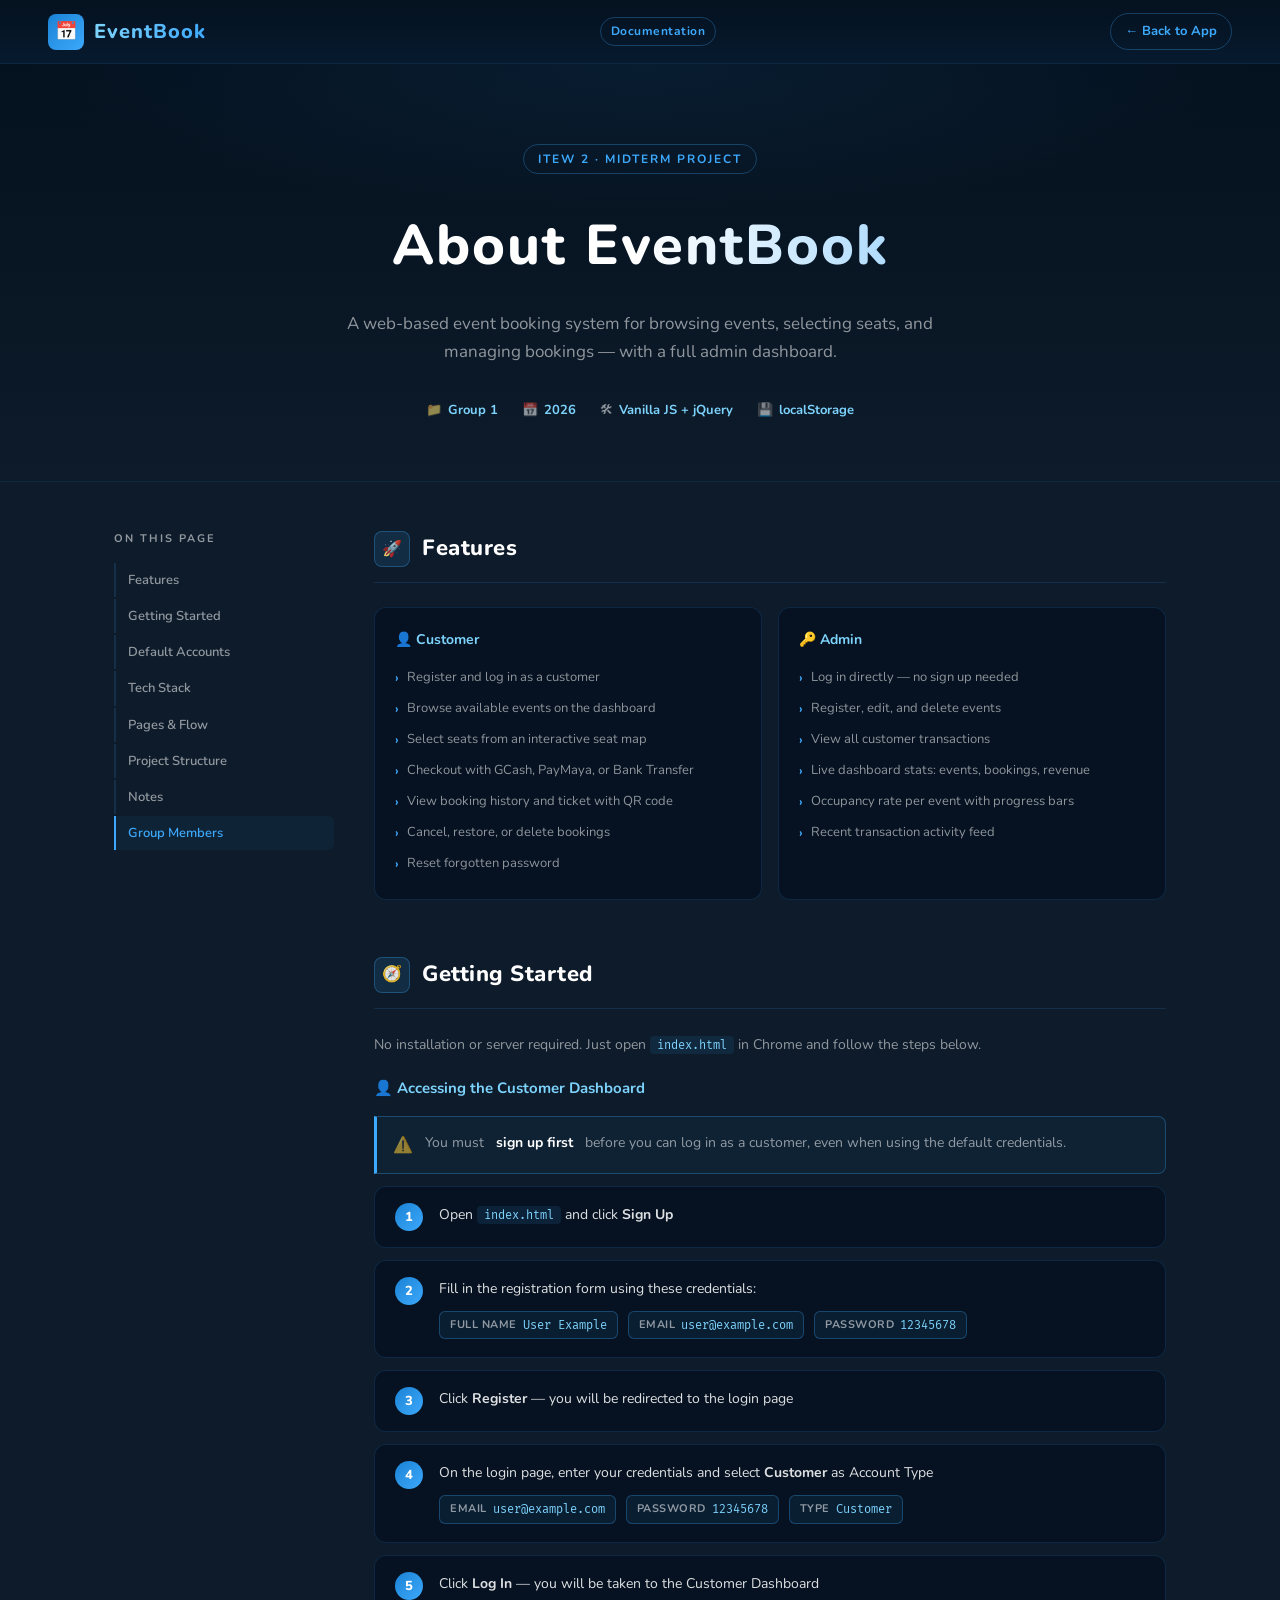
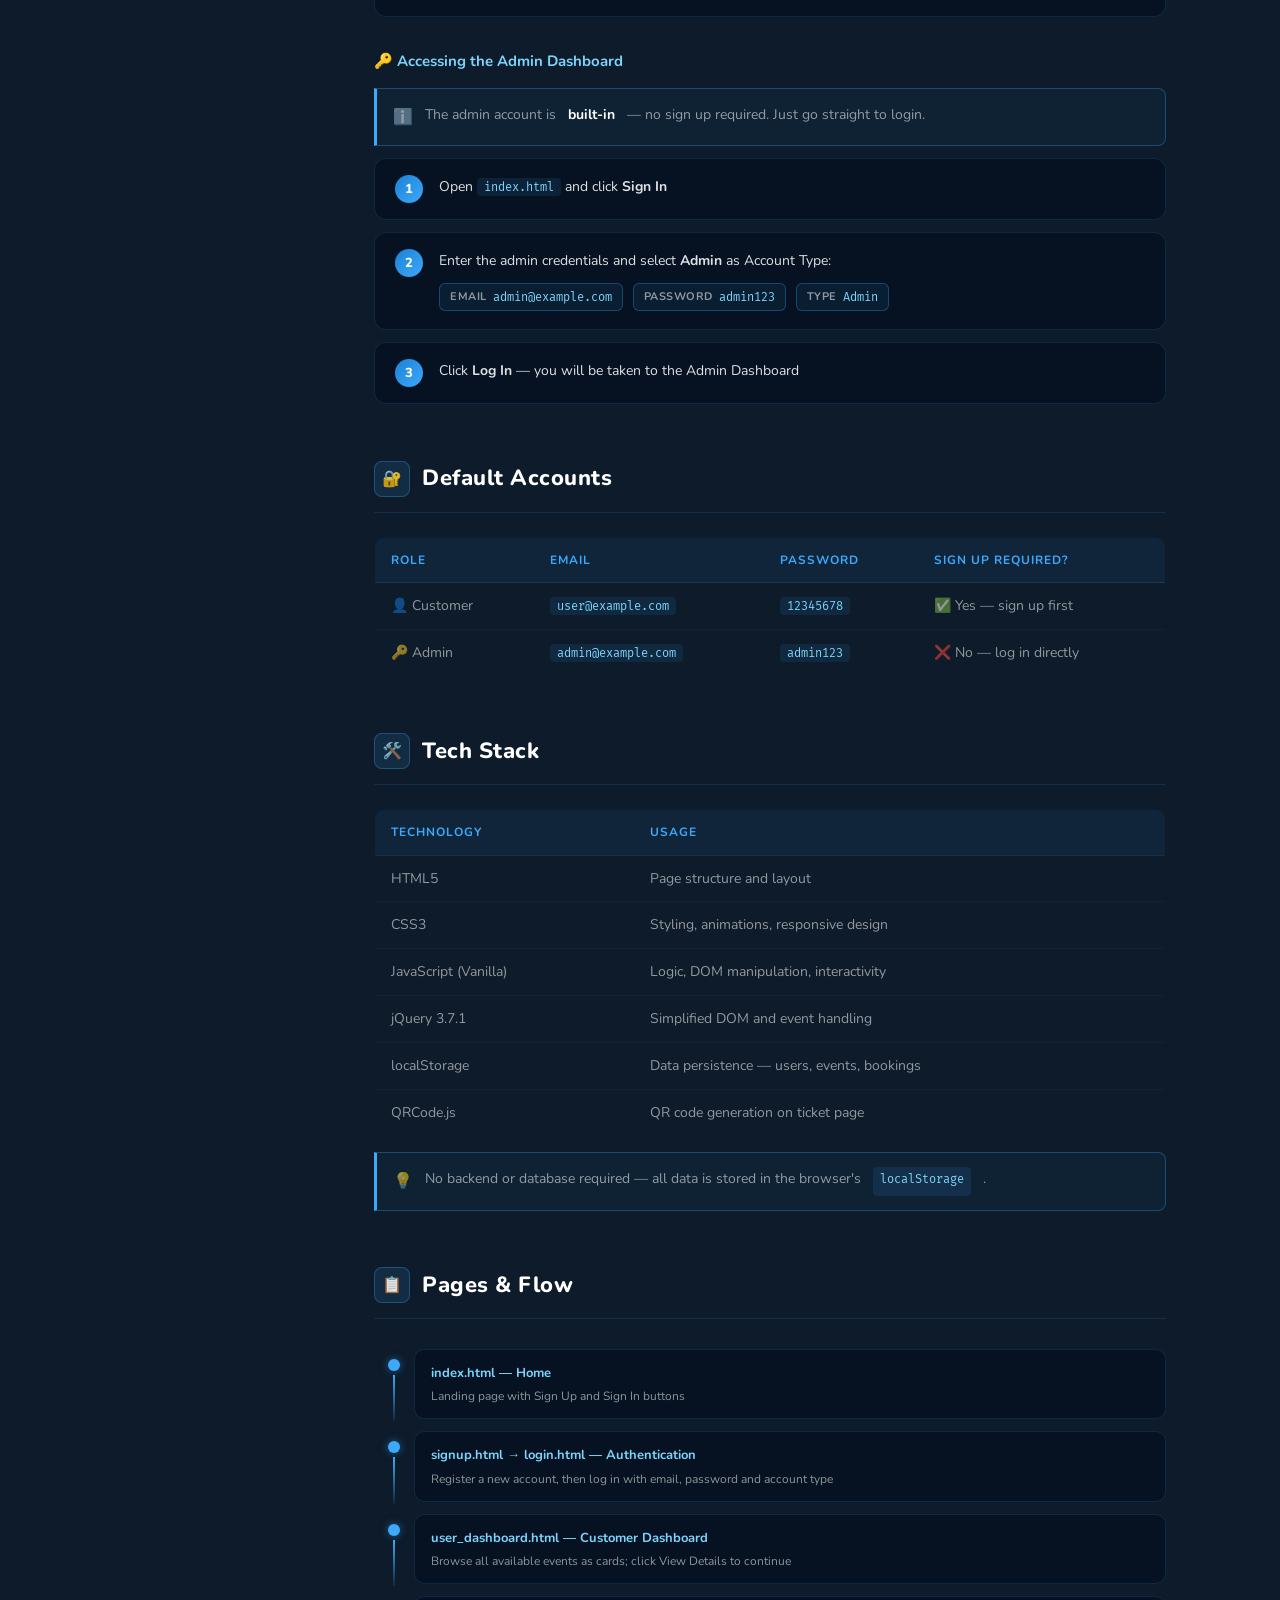
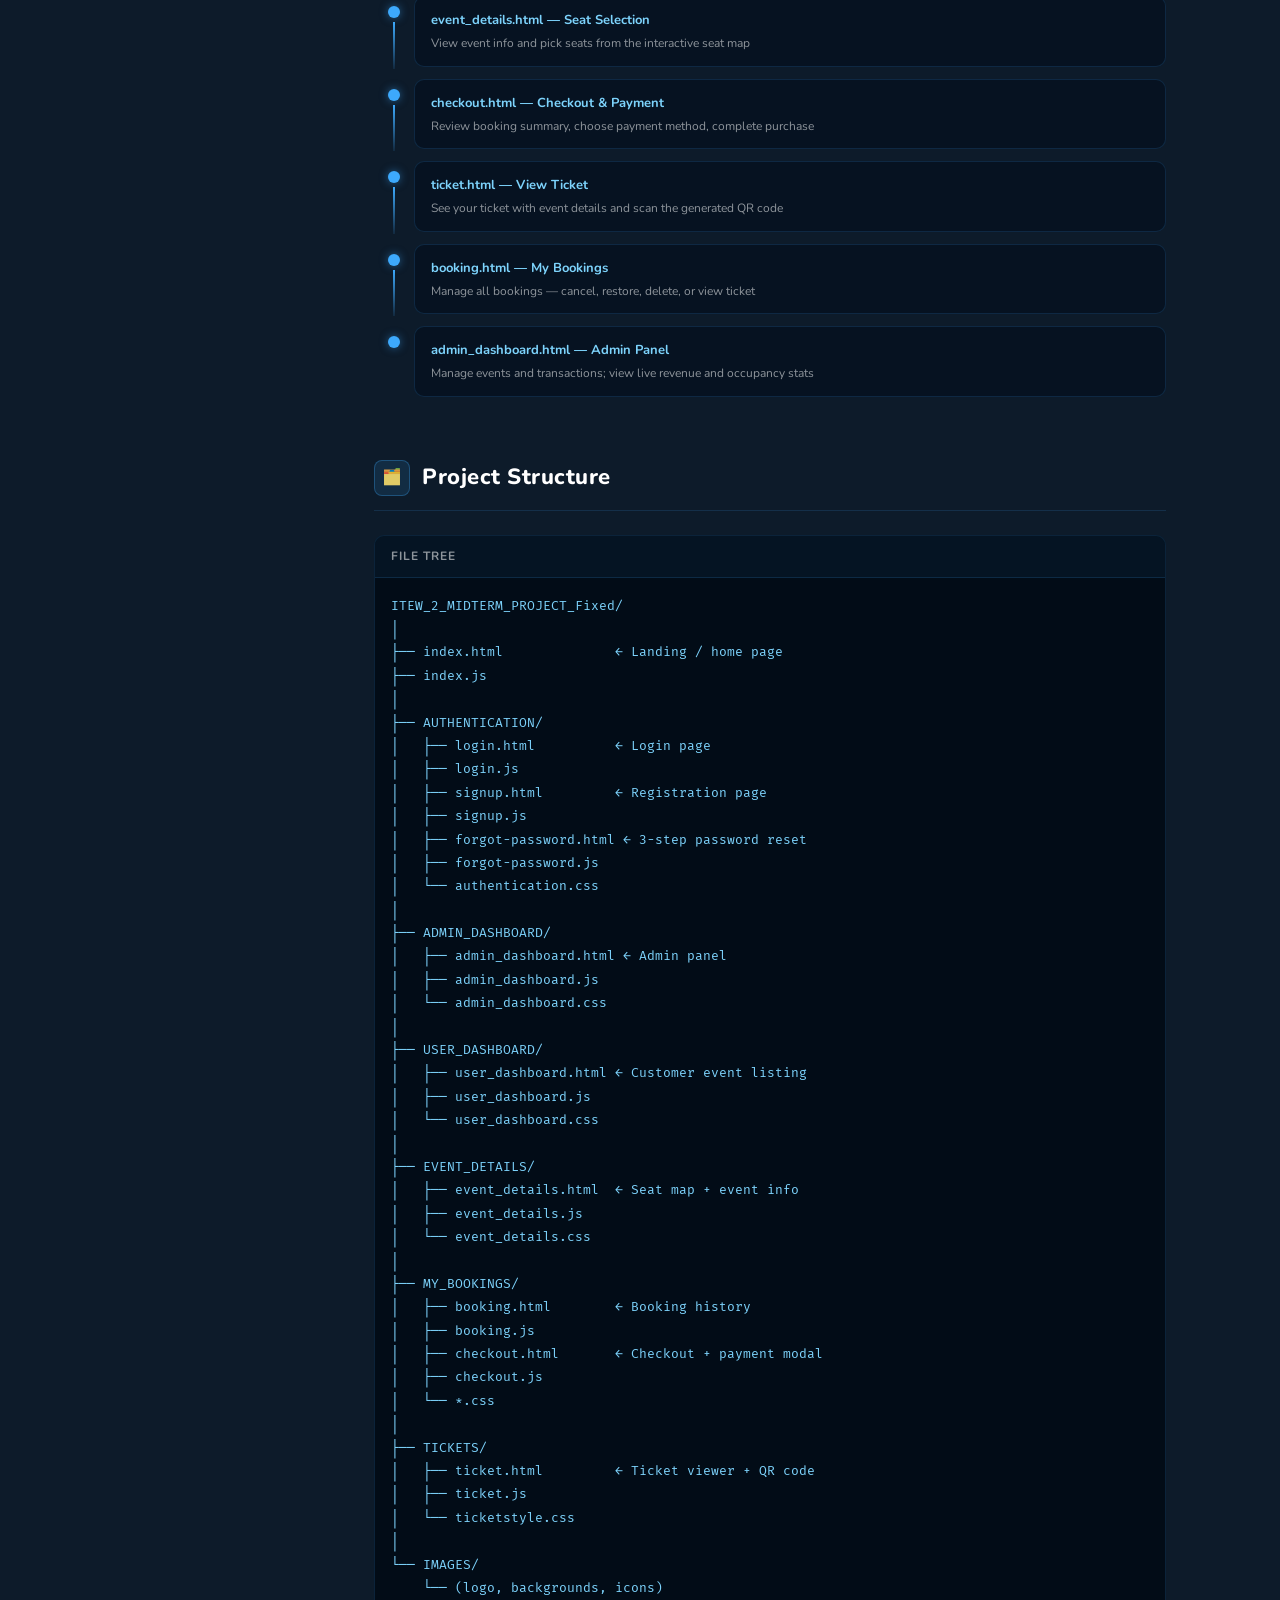
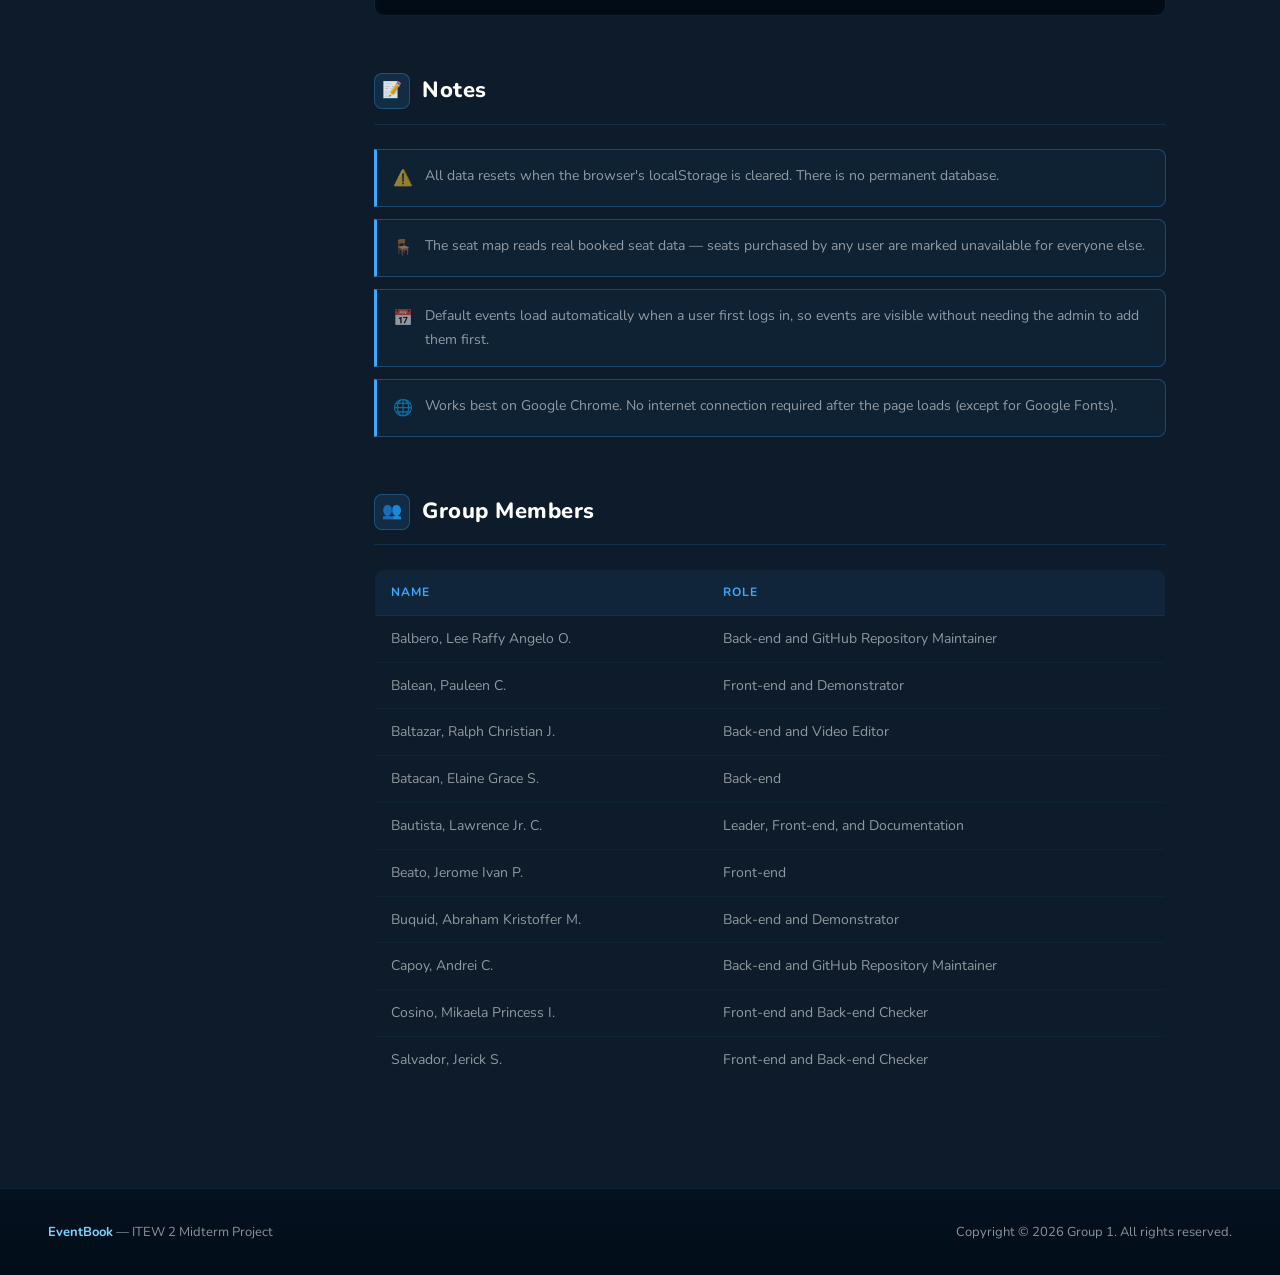
==== about.html @ c3efaea2 "add about/documentation page" ====
<!DOCTYPE html>
<html lang="en">
<head>
    <meta charset="UTF-8">
    <meta name="viewport" content="width=device-width, initial-scale=1.0">
    <title>EventBook - About & Documentation</title>
    <link href="https://fonts.googleapis.com/css2?family=Nunito:wght@400;600;700;800&family=Fira+Mono:wght@400;500&display=swap" rel="stylesheet">
    <style>
        *, *::before, *::after { margin: 0; padding: 0; box-sizing: border-box; }

        :root {
            --bg:        #0d1b2a;
            --bg2:       #04111f;
            --bg3:       #071a2e;
            --accent:    #3da9fc;
            --accent2:   #7dd3fc;
            --border:    rgba(61,169,252,0.15);
            --border2:   rgba(61,169,252,0.3);
            --text:      rgba(255,255,255,0.87);
            --muted:     rgba(255,255,255,0.55);
            --card:      rgba(4,17,31,0.75);
        }

        html { scroll-behavior: smooth; }

        body {
            font-family: 'Nunito', sans-serif;
            background: var(--bg);
            color: var(--text);
            line-height: 1.7;
        }

        /* ── NAVBAR ── */
        .navbar {
            position: sticky;
            top: 0;
            z-index: 100;
            height: 64px;
            display: flex;
            align-items: center;
            justify-content: space-between;
            padding: 0 48px;
            background: linear-gradient(180deg, #04111f 0%, #071a2e 100%);
            border-bottom: 1px solid var(--border);
            backdrop-filter: blur(12px);
        }

        .logo {
            display: flex;
            align-items: center;
            gap: 10px;
            text-decoration: none;
        }

        .logo-icon {
            width: 36px;
            height: 36px;
            background: linear-gradient(135deg, #1a82d4, #3da9fc);
            border-radius: 8px;
            display: flex;
            align-items: center;
            justify-content: center;
            font-size: 18px;
        }

        .logo-text {
            font-size: 20px;
            font-weight: 800;
            background: linear-gradient(90deg, #7dd3fc, #3da9fc);
            -webkit-background-clip: text;
            -webkit-text-fill-color: transparent;
            background-clip: text;
            letter-spacing: 1px;
        }

        .nav-badge {
            font-size: 12px;
            font-weight: 700;
            color: var(--accent);
            border: 1px solid var(--border2);
            padding: 3px 10px;
            border-radius: 20px;
            letter-spacing: 0.5px;
        }

        .back-btn {
            font-size: 13px;
            font-weight: 700;
            color: var(--accent);
            text-decoration: none;
            display: flex;
            align-items: center;
            gap: 6px;
            padding: 6px 14px;
            border: 1px solid var(--border2);
            border-radius: 20px;
            transition: all 0.2s;
        }
        .back-btn:hover { background: rgba(61,169,252,0.1); }

        /* ── HERO ── */
        .hero {
            text-align: center;
            padding: 80px 24px 60px;
            background: linear-gradient(180deg, #04111f 0%, #0d1b2a 100%);
            border-bottom: 1px solid var(--border);
            position: relative;
            overflow: hidden;
        }

        .hero::before {
            content: '';
            position: absolute;
            inset: 0;
            background: radial-gradient(ellipse 70% 50% at 50% 0%, rgba(61,169,252,0.08) 0%, transparent 70%);
            pointer-events: none;
        }

        .hero-tag {
            display: inline-block;
            font-size: 12px;
            font-weight: 700;
            letter-spacing: 2px;
            text-transform: uppercase;
            color: var(--accent);
            border: 1px solid var(--border2);
            padding: 4px 14px;
            border-radius: 20px;
            margin-bottom: 24px;
            animation: fadeUp 0.5s ease both;
        }

        .hero h1 {
            font-size: clamp(2rem, 5vw, 3.5rem);
            font-weight: 800;
            letter-spacing: 2px;
            background: linear-gradient(90deg, #fff 50%, #3da9fc);
            -webkit-background-clip: text;
            -webkit-text-fill-color: transparent;
            background-clip: text;
            margin-bottom: 16px;
            animation: fadeUp 0.5s 0.1s ease both;
        }

        .hero p {
            font-size: 17px;
            color: var(--muted);
            max-width: 600px;
            margin: 0 auto 32px;
            animation: fadeUp 0.5s 0.2s ease both;
        }

        .hero-meta {
            display: flex;
            justify-content: center;
            gap: 24px;
            flex-wrap: wrap;
            animation: fadeUp 0.5s 0.3s ease both;
        }

        .hero-meta span {
            font-size: 13px;
            color: var(--muted);
            display: flex;
            align-items: center;
            gap: 6px;
        }

        .hero-meta span b { color: var(--accent2); }

        /* ── TOC SIDEBAR LAYOUT ── */
        .layout {
            display: flex;
            max-width: 1100px;
            margin: 0 auto;
            padding: 48px 24px;
            gap: 40px;
            align-items: flex-start;
        }

        .toc {
            width: 220px;
            flex-shrink: 0;
            position: sticky;
            top: 80px;
        }

        .toc-title {
            font-size: 11px;
            font-weight: 700;
            letter-spacing: 2px;
            text-transform: uppercase;
            color: var(--muted);
            margin-bottom: 14px;
        }

        .toc a {
            display: block;
            font-size: 13px;
            font-weight: 600;
            color: var(--muted);
            text-decoration: none;
            padding: 6px 12px;
            border-left: 2px solid var(--border);
            margin-bottom: 2px;
            transition: all 0.2s;
            border-radius: 0 6px 6px 0;
        }

        .toc a:hover, .toc a.active {
            color: var(--accent);
            border-left-color: var(--accent);
            background: rgba(61,169,252,0.06);
        }

        /* ── MAIN CONTENT ── */
        .content { flex: 1; min-width: 0; }

        .section {
            margin-bottom: 56px;
            animation: fadeUp 0.5s ease both;
        }

        .section-header {
            display: flex;
            align-items: center;
            gap: 12px;
            margin-bottom: 24px;
            padding-bottom: 14px;
            border-bottom: 1px solid var(--border);
        }

        .section-icon {
            width: 36px;
            height: 36px;
            border-radius: 8px;
            background: rgba(61,169,252,0.12);
            border: 1px solid var(--border2);
            display: flex;
            align-items: center;
            justify-content: center;
            font-size: 16px;
            flex-shrink: 0;
        }

        .section h2 {
            font-size: 22px;
            font-weight: 800;
            color: #fff;
            letter-spacing: 0.5px;
        }

        /* ── FEATURE CARDS ── */
        .feature-grid {
            display: grid;
            grid-template-columns: 1fr 1fr;
            gap: 16px;
        }

        .feature-card {
            background: var(--card);
            border: 1px solid var(--border);
            border-radius: 12px;
            padding: 20px;
            transition: all 0.2s;
        }

        .feature-card:hover {
            border-color: var(--border2);
            transform: translateY(-2px);
            box-shadow: 0 8px 24px rgba(0,0,0,0.3);
        }

        .feature-card h3 {
            font-size: 14px;
            font-weight: 700;
            color: var(--accent2);
            margin-bottom: 10px;
            display: flex;
            align-items: center;
            gap: 8px;
        }

        .feature-card ul {
            list-style: none;
            padding: 0;
        }

        .feature-card li {
            font-size: 13px;
            color: var(--muted);
            padding: 4px 0;
            display: flex;
            align-items: flex-start;
            gap: 8px;
        }

        .feature-card li::before {
            content: '›';
            color: var(--accent);
            font-weight: 700;
            flex-shrink: 0;
            margin-top: 1px;
        }

        /* ── TABLES ── */
        table {
            width: 100%;
            border-collapse: collapse;
            font-size: 14px;
            border-radius: 10px;
            overflow: hidden;
            border: 1px solid var(--border);
        }

        thead { background: rgba(61,169,252,0.08); }

        th {
            text-align: left;
            padding: 12px 16px;
            font-size: 12px;
            font-weight: 700;
            letter-spacing: 1px;
            text-transform: uppercase;
            color: var(--accent);
            border-bottom: 1px solid var(--border);
        }

        td {
            padding: 11px 16px;
            color: var(--muted);
            border-bottom: 1px solid rgba(61,169,252,0.06);
        }

        tr:last-child td { border-bottom: none; }
        tr:hover td { background: rgba(61,169,252,0.03); }

        td code, th code {
            font-family: 'Fira Mono', monospace;
            font-size: 12px;
            background: rgba(61,169,252,0.1);
            color: var(--accent2);
            padding: 2px 7px;
            border-radius: 4px;
        }

        /* ── STEP BOXES ── */
        .steps { display: flex; flex-direction: column; gap: 12px; }

        .step {
            display: flex;
            gap: 16px;
            align-items: flex-start;
            background: var(--card);
            border: 1px solid var(--border);
            border-radius: 12px;
            padding: 16px 20px;
            transition: border-color 0.2s;
        }

        .step:hover { border-color: var(--border2); }

        .step-num {
            width: 28px;
            height: 28px;
            border-radius: 50%;
            background: linear-gradient(135deg, #1a82d4, #3da9fc);
            display: flex;
            align-items: center;
            justify-content: center;
            font-size: 13px;
            font-weight: 800;
            color: #fff;
            flex-shrink: 0;
        }

        .step-body { flex: 1; }
        .step-body p { font-size: 14px; color: var(--text); margin-bottom: 4px; }

        .credential {
            display: inline-flex;
            align-items: center;
            gap: 6px;
            background: rgba(61,169,252,0.08);
            border: 1px solid var(--border2);
            border-radius: 6px;
            padding: 3px 10px;
            margin: 2px 4px 2px 0;
            font-family: 'Fira Mono', monospace;
            font-size: 12px;
            color: var(--accent2);
        }

        .credential .label {
            font-family: 'Nunito', sans-serif;
            font-size: 11px;
            font-weight: 700;
            color: var(--muted);
            text-transform: uppercase;
            letter-spacing: 0.5px;
        }

        /* ── CODE BLOCK ── */
        .code-block {
            background: #020c17;
            border: 1px solid var(--border);
            border-radius: 10px;
            overflow: hidden;
        }

        .code-block-header {
            display: flex;
            align-items: center;
            justify-content: space-between;
            padding: 10px 16px;
            background: rgba(61,169,252,0.05);
            border-bottom: 1px solid var(--border);
        }

        .code-block-header span {
            font-size: 12px;
            font-weight: 700;
            color: var(--muted);
            letter-spacing: 1px;
        }

        .code-block pre {
            padding: 16px;
            font-family: 'Fira Mono', monospace;
            font-size: 13px;
            color: var(--accent2);
            overflow-x: auto;
            line-height: 1.8;
        }

        /* ── FLOW DIAGRAM ── */
        .flow {
            display: flex;
            flex-direction: column;
            gap: 0;
        }

        .flow-item {
            display: flex;
            align-items: stretch;
            gap: 0;
        }

        .flow-line {
            display: flex;
            flex-direction: column;
            align-items: center;
            width: 40px;
            flex-shrink: 0;
        }

        .flow-dot {
            width: 12px;
            height: 12px;
            border-radius: 50%;
            background: var(--accent);
            flex-shrink: 0;
            margin-top: 16px;
            box-shadow: 0 0 8px rgba(61,169,252,0.5);
        }

        .flow-connector {
            width: 2px;
            flex: 1;
            background: linear-gradient(180deg, var(--accent) 0%, rgba(61,169,252,0.1) 100%);
            margin: 4px 0;
        }

        .flow-item:last-child .flow-connector { display: none; }

        .flow-box {
            flex: 1;
            background: var(--card);
            border: 1px solid var(--border);
            border-radius: 10px;
            padding: 12px 16px;
            margin: 6px 0;
            font-size: 13px;
            transition: border-color 0.2s;
        }

        .flow-box:hover { border-color: var(--border2); }

        .flow-box .page { font-weight: 700; color: var(--accent2); }
        .flow-box .desc { color: var(--muted); font-size: 12px; margin-top: 2px; }

        /* ── NOTES ── */
        .note {
            display: flex;
            gap: 12px;
            background: rgba(61,169,252,0.05);
            border: 1px solid var(--border2);
            border-left: 3px solid var(--accent);
            border-radius: 0 8px 8px 0;
            padding: 14px 16px;
            margin-bottom: 12px;
            font-size: 14px;
            color: var(--muted);
        }

        .note-icon { font-size: 16px; flex-shrink: 0; margin-top: 1px; }

        /* ── FOOTER ── */
        footer {
            background: linear-gradient(180deg, #04111f 0%, #030d19 100%);
            border-top: 1px solid var(--border);
            padding: 32px 48px;
            display: flex;
            justify-content: space-between;
            align-items: center;
            flex-wrap: wrap;
            gap: 12px;
        }

        footer p { font-size: 13px; color: var(--muted); }
        footer strong { color: var(--accent2); }

        /* ── ANIMATIONS ── */
        @keyframes fadeUp {
            from { opacity: 0; transform: translateY(16px); }
            to   { opacity: 1; transform: translateY(0); }
        }

        .section:nth-child(1) { animation-delay: 0.0s; }
        .section:nth-child(2) { animation-delay: 0.05s; }
        .section:nth-child(3) { animation-delay: 0.1s; }
        .section:nth-child(4) { animation-delay: 0.15s; }
        .section:nth-child(5) { animation-delay: 0.2s; }
        .section:nth-child(6) { animation-delay: 0.25s; }
        .section:nth-child(7) { animation-delay: 0.3s; }

        /* ── RESPONSIVE ── */
        @media (max-width: 768px) {
            .navbar { padding: 0 20px; }
            .layout { flex-direction: column; padding: 24px 16px; }
            .toc { width: 100%; position: static; }
            .feature-grid { grid-template-columns: 1fr; }
            footer { flex-direction: column; text-align: center; padding: 24px 20px; }
        }
    </style>
</head>
<body>

<!-- NAVBAR -->
<header class="navbar">
    <a href="../index.html" class="logo">
        <div class="logo-icon">📅</div>
        <span class="logo-text">EventBook</span>
    </a>
    <span class="nav-badge">Documentation</span>
    <a href="../index.html" class="back-btn">← Back to App</a>
</header>

<!-- HERO -->
<section class="hero">
    <div class="hero-tag">ITEW 2 · Midterm Project</div>
    <h1>About EventBook</h1>
    <p>A web-based event booking system for browsing events, selecting seats, and managing bookings — with a full admin dashboard.</p>
    <div class="hero-meta">
        <span>📁 <b>Group 1</b></span>
        <span>📅 <b>2026</b></span>
        <span>🛠 <b>Vanilla JS + jQuery</b></span>
        <span>💾 <b>localStorage</b></span>
    </div>
</section>

<!-- LAYOUT -->
<div class="layout">

    <!-- TOC -->
    <nav class="toc">
        <div class="toc-title">On this page</div>
        <a href="#features">Features</a>
        <a href="#getting-started">Getting Started</a>
        <a href="#default-accounts">Default Accounts</a>
        <a href="#tech-stack">Tech Stack</a>
        <a href="#pages-flow">Pages & Flow</a>
        <a href="#structure">Project Structure</a>
        <a href="#notes">Notes</a>
        <a href="#group">Group Members</a>
    </nav>

    <!-- CONTENT -->
    <main class="content">

        <!-- FEATURES -->
        <section class="section" id="features">
            <div class="section-header">
                <div class="section-icon">🚀</div>
                <h2>Features</h2>
            </div>
            <div class="feature-grid">
                <div class="feature-card">
                    <h3>👤 Customer</h3>
                    <ul>
                        <li>Register and log in as a customer</li>
                        <li>Browse available events on the dashboard</li>
                        <li>Select seats from an interactive seat map</li>
                        <li>Checkout with GCash, PayMaya, or Bank Transfer</li>
                        <li>View booking history and ticket with QR code</li>
                        <li>Cancel, restore, or delete bookings</li>
                        <li>Reset forgotten password</li>
                    </ul>
                </div>
                <div class="feature-card">
                    <h3>🔑 Admin</h3>
                    <ul>
                        <li>Log in directly — no sign up needed</li>
                        <li>Register, edit, and delete events</li>
                        <li>View all customer transactions</li>
                        <li>Live dashboard stats: events, bookings, revenue</li>
                        <li>Occupancy rate per event with progress bars</li>
                        <li>Recent transaction activity feed</li>
                    </ul>
                </div>
            </div>
        </section>

        <!-- GETTING STARTED -->
        <section class="section" id="getting-started">
            <div class="section-header">
                <div class="section-icon">🧭</div>
                <h2>Getting Started</h2>
            </div>

            <p style="font-size:14px; color:var(--muted); margin-bottom:20px;">
                No installation or server required. Just open <code style="font-family:'Fira Mono',monospace; font-size:12px; background:rgba(61,169,252,0.1); color:var(--accent2); padding:2px 7px; border-radius:4px;">index.html</code> in Chrome and follow the steps below.
            </p>

            <!-- CUSTOMER -->
            <p style="font-size:15px; font-weight:700; color:var(--accent2); margin-bottom:14px;">👤 Accessing the Customer Dashboard</p>
            <div class="note">
                <span class="note-icon">⚠️</span>
                You must <strong style="color:#fff;">sign up first</strong> before you can log in as a customer, even when using the default credentials.
            </div>
            <div class="steps" style="margin-bottom:32px;">
                <div class="step">
                    <div class="step-num">1</div>
                    <div class="step-body"><p>Open <code style="font-family:'Fira Mono',monospace;font-size:12px;background:rgba(61,169,252,0.1);color:var(--accent2);padding:2px 7px;border-radius:4px;">index.html</code> and click <strong>Sign Up</strong></p></div>
                </div>
                <div class="step">
                    <div class="step-num">2</div>
                    <div class="step-body">
                        <p>Fill in the registration form using these credentials:</p>
                        <div style="margin-top:8px; display:flex; flex-wrap:wrap; gap:6px;">
                            <span class="credential"><span class="label">Full Name</span> User Example</span>
                            <span class="credential"><span class="label">Email</span> user@example.com</span>
                            <span class="credential"><span class="label">Password</span> 12345678</span>
                        </div>
                    </div>
                </div>
                <div class="step">
                    <div class="step-num">3</div>
                    <div class="step-body"><p>Click <strong>Register</strong> — you will be redirected to the login page</p></div>
                </div>
                <div class="step">
                    <div class="step-num">4</div>
                    <div class="step-body">
                        <p>On the login page, enter your credentials and select <strong>Customer</strong> as Account Type</p>
                        <div style="margin-top:8px; display:flex; flex-wrap:wrap; gap:6px;">
                            <span class="credential"><span class="label">Email</span> user@example.com</span>
                            <span class="credential"><span class="label">Password</span> 12345678</span>
                            <span class="credential"><span class="label">Type</span> Customer</span>
                        </div>
                    </div>
                </div>
                <div class="step">
                    <div class="step-num">5</div>
                    <div class="step-body"><p>Click <strong>Log In</strong> — you will be taken to the Customer Dashboard</p></div>
                </div>
            </div>

            <!-- ADMIN -->
            <p style="font-size:15px; font-weight:700; color:var(--accent2); margin-bottom:14px;">🔑 Accessing the Admin Dashboard</p>
            <div class="note">
                <span class="note-icon">ℹ️</span>
                The admin account is <strong style="color:#fff;">built-in</strong> — no sign up required. Just go straight to login.
            </div>
            <div class="steps">
                <div class="step">
                    <div class="step-num">1</div>
                    <div class="step-body"><p>Open <code style="font-family:'Fira Mono',monospace;font-size:12px;background:rgba(61,169,252,0.1);color:var(--accent2);padding:2px 7px;border-radius:4px;">index.html</code> and click <strong>Sign In</strong></p></div>
                </div>
                <div class="step">
                    <div class="step-num">2</div>
                    <div class="step-body">
                        <p>Enter the admin credentials and select <strong>Admin</strong> as Account Type:</p>
                        <div style="margin-top:8px; display:flex; flex-wrap:wrap; gap:6px;">
                            <span class="credential"><span class="label">Email</span> admin@example.com</span>
                            <span class="credential"><span class="label">Password</span> admin123</span>
                            <span class="credential"><span class="label">Type</span> Admin</span>
                        </div>
                    </div>
                </div>
                <div class="step">
                    <div class="step-num">3</div>
                    <div class="step-body"><p>Click <strong>Log In</strong> — you will be taken to the Admin Dashboard</p></div>
                </div>
            </div>
        </section>

        <!-- DEFAULT ACCOUNTS -->
        <section class="section" id="default-accounts">
            <div class="section-header">
                <div class="section-icon">🔐</div>
                <h2>Default Accounts</h2>
            </div>
            <table>
                <thead>
                    <tr>
                        <th>Role</th>
                        <th>Email</th>
                        <th>Password</th>
                        <th>Sign Up Required?</th>
                    </tr>
                </thead>
                <tbody>
                    <tr>
                        <td>👤 Customer</td>
                        <td><code>user@example.com</code></td>
                        <td><code>12345678</code></td>
                        <td>✅ Yes — sign up first</td>
                    </tr>
                    <tr>
                        <td>🔑 Admin</td>
                        <td><code>admin@example.com</code></td>
                        <td><code>admin123</code></td>
                        <td>❌ No — log in directly</td>
                    </tr>
                </tbody>
            </table>
        </section>

        <!-- TECH STACK -->
        <section class="section" id="tech-stack">
            <div class="section-header">
                <div class="section-icon">🛠️</div>
                <h2>Tech Stack</h2>
            </div>
            <table>
                <thead>
                    <tr><th>Technology</th><th>Usage</th></tr>
                </thead>
                <tbody>
                    <tr><td>HTML5</td><td>Page structure and layout</td></tr>
                    <tr><td>CSS3</td><td>Styling, animations, responsive design</td></tr>
                    <tr><td>JavaScript (Vanilla)</td><td>Logic, DOM manipulation, interactivity</td></tr>
                    <tr><td>jQuery 3.7.1</td><td>Simplified DOM and event handling</td></tr>
                    <tr><td>localStorage</td><td>Data persistence — users, events, bookings</td></tr>
                    <tr><td>QRCode.js</td><td>QR code generation on ticket page</td></tr>
                </tbody>
            </table>
            <div class="note" style="margin-top:16px;">
                <span class="note-icon">💡</span>
                No backend or database required — all data is stored in the browser's <code style="font-family:'Fira Mono',monospace;font-size:12px;background:rgba(61,169,252,0.1);color:var(--accent2);padding:2px 7px;border-radius:4px;">localStorage</code>.
            </div>
        </section>

        <!-- PAGES & FLOW -->
        <section class="section" id="pages-flow">
            <div class="section-header">
                <div class="section-icon">📋</div>
                <h2>Pages & Flow</h2>
            </div>
            <div class="flow">
                <div class="flow-item">
                    <div class="flow-line"><div class="flow-dot"></div><div class="flow-connector"></div></div>
                    <div class="flow-box"><div class="page">index.html — Home</div><div class="desc">Landing page with Sign Up and Sign In buttons</div></div>
                </div>
                <div class="flow-item">
                    <div class="flow-line"><div class="flow-dot"></div><div class="flow-connector"></div></div>
                    <div class="flow-box"><div class="page">signup.html → login.html — Authentication</div><div class="desc">Register a new account, then log in with email, password and account type</div></div>
                </div>
                <div class="flow-item">
                    <div class="flow-line"><div class="flow-dot"></div><div class="flow-connector"></div></div>
                    <div class="flow-box"><div class="page">user_dashboard.html — Customer Dashboard</div><div class="desc">Browse all available events as cards; click View Details to continue</div></div>
                </div>
                <div class="flow-item">
                    <div class="flow-line"><div class="flow-dot"></div><div class="flow-connector"></div></div>
                    <div class="flow-box"><div class="page">event_details.html — Seat Selection</div><div class="desc">View event info and pick seats from the interactive seat map</div></div>
                </div>
                <div class="flow-item">
                    <div class="flow-line"><div class="flow-dot"></div><div class="flow-connector"></div></div>
                    <div class="flow-box"><div class="page">checkout.html — Checkout & Payment</div><div class="desc">Review booking summary, choose payment method, complete purchase</div></div>
                </div>
                <div class="flow-item">
                    <div class="flow-line"><div class="flow-dot"></div><div class="flow-connector"></div></div>
                    <div class="flow-box"><div class="page">ticket.html — View Ticket</div><div class="desc">See your ticket with event details and scan the generated QR code</div></div>
                </div>
                <div class="flow-item">
                    <div class="flow-line"><div class="flow-dot"></div><div class="flow-connector"></div></div>
                    <div class="flow-box"><div class="page">booking.html — My Bookings</div><div class="desc">Manage all bookings — cancel, restore, delete, or view ticket</div></div>
                </div>
                <div class="flow-item">
                    <div class="flow-line"><div class="flow-dot"></div></div>
                    <div class="flow-box"><div class="page">admin_dashboard.html — Admin Panel</div><div class="desc">Manage events and transactions; view live revenue and occupancy stats</div></div>
                </div>
            </div>
        </section>

        <!-- PROJECT STRUCTURE -->
        <section class="section" id="structure">
            <div class="section-header">
                <div class="section-icon">🗂️</div>
                <h2>Project Structure</h2>
            </div>
            <div class="code-block">
                <div class="code-block-header">
                    <span>FILE TREE</span>
                </div>
                <pre>ITEW_2_MIDTERM_PROJECT_Fixed/
│
├── index.html              ← Landing / home page
├── index.js
│
├── AUTHENTICATION/
│   ├── login.html          ← Login page
│   ├── login.js
│   ├── signup.html         ← Registration page
│   ├── signup.js
│   ├── forgot-password.html ← 3-step password reset
│   ├── forgot-password.js
│   └── authentication.css
│
├── ADMIN_DASHBOARD/
│   ├── admin_dashboard.html ← Admin panel
│   ├── admin_dashboard.js
│   └── admin_dashboard.css
│
├── USER_DASHBOARD/
│   ├── user_dashboard.html ← Customer event listing
│   ├── user_dashboard.js
│   └── user_dashboard.css
│
├── EVENT_DETAILS/
│   ├── event_details.html  ← Seat map + event info
│   ├── event_details.js
│   └── event_details.css
│
├── MY_BOOKINGS/
│   ├── booking.html        ← Booking history
│   ├── booking.js
│   ├── checkout.html       ← Checkout + payment modal
│   ├── checkout.js
│   └── *.css
│
├── TICKETS/
│   ├── ticket.html         ← Ticket viewer + QR code
│   ├── ticket.js
│   └── ticketstyle.css
│
└── IMAGES/
    └── (logo, backgrounds, icons)</pre>
            </div>
        </section>

        <!-- NOTES -->
        <section class="section" id="notes">
            <div class="section-header">
                <div class="section-icon">📝</div>
                <h2>Notes</h2>
            </div>
            <div class="note"><span class="note-icon">⚠️</span>All data resets when the browser's localStorage is cleared. There is no permanent database.</div>
            <div class="note"><span class="note-icon">🪑</span>The seat map reads real booked seat data — seats purchased by any user are marked unavailable for everyone else.</div>
            <div class="note"><span class="note-icon">📅</span>Default events load automatically when a user first logs in, so events are visible without needing the admin to add them first.</div>
            <div class="note"><span class="note-icon">🌐</span>Works best on Google Chrome. No internet connection required after the page loads (except for Google Fonts).</div>
        </section>

        <!-- GROUP MEMBERS -->
        <section class="section" id="group">
            <div class="section-header">
                <div class="section-icon">👥</div>
                <h2>Group Members</h2>
            </div>
            <table>
                <thead>
                    <tr><th>Name</th><th>Role</th></tr>
                </thead>
                <tbody>
                    <tr><td>Balbero, Lee Raffy Angelo O.</td><td>Back-end and GitHub Repository Maintainer</td></tr>
                    <tr><td>Balean, Pauleen C.</td><td>Front-end and Demonstrator</td></tr>
                    <tr><td>Baltazar, Ralph Christian J.</td><td>Back-end and Video Editor</td></tr>
                    <tr><td>Batacan, Elaine Grace S.</td><td>Back-end</td></tr>
                    <tr><td>Bautista, Lawrence Jr. C.</td><td>Leader, Front-end, and Documentation</td></tr>
                    <tr><td>Beato, Jerome Ivan P.</td><td>Front-end</td></tr>
                    <tr><td>Buquid, Abraham Kristoffer M.</td><td>Back-end and Demonstrator</td></tr>
                    <tr><td>Capoy, Andrei C.</td><td>Back-end and GitHub Repository Maintainer</td></tr>
                    <tr><td>Cosino, Mikaela Princess I.</td><td>Front-end and Back-end Checker</td></tr>
                    <tr><td>Salvador, Jerick S.</td><td>Front-end and Back-end Checker</td></tr>
                </tbody>
            </table>
        </section>

    </main>
</div>

<!-- FOOTER -->
<footer>
    <p><strong>EventBook</strong> — ITEW 2 Midterm Project</p>
    <p>Copyright &copy; 2026 Group 1. All rights reserved.</p>
</footer>

<!-- TOC Active Highlight -->
<script>
    const sections = document.querySelectorAll('.section');
    const tocLinks = document.querySelectorAll('.toc a');

    const observer = new IntersectionObserver((entries) => {
        entries.forEach(entry => {
            if (entry.isIntersecting) {
                tocLinks.forEach(a => a.classList.remove('active'));
                const active = document.querySelector(`.toc a[href="#${entry.target.id}"]`);
                if (active) active.classList.add('active');
            }
        });
    }, { rootMargin: '-20% 0px -70% 0px' });

    sections.forEach(s => observer.observe(s));
</script>

</body>
</html>
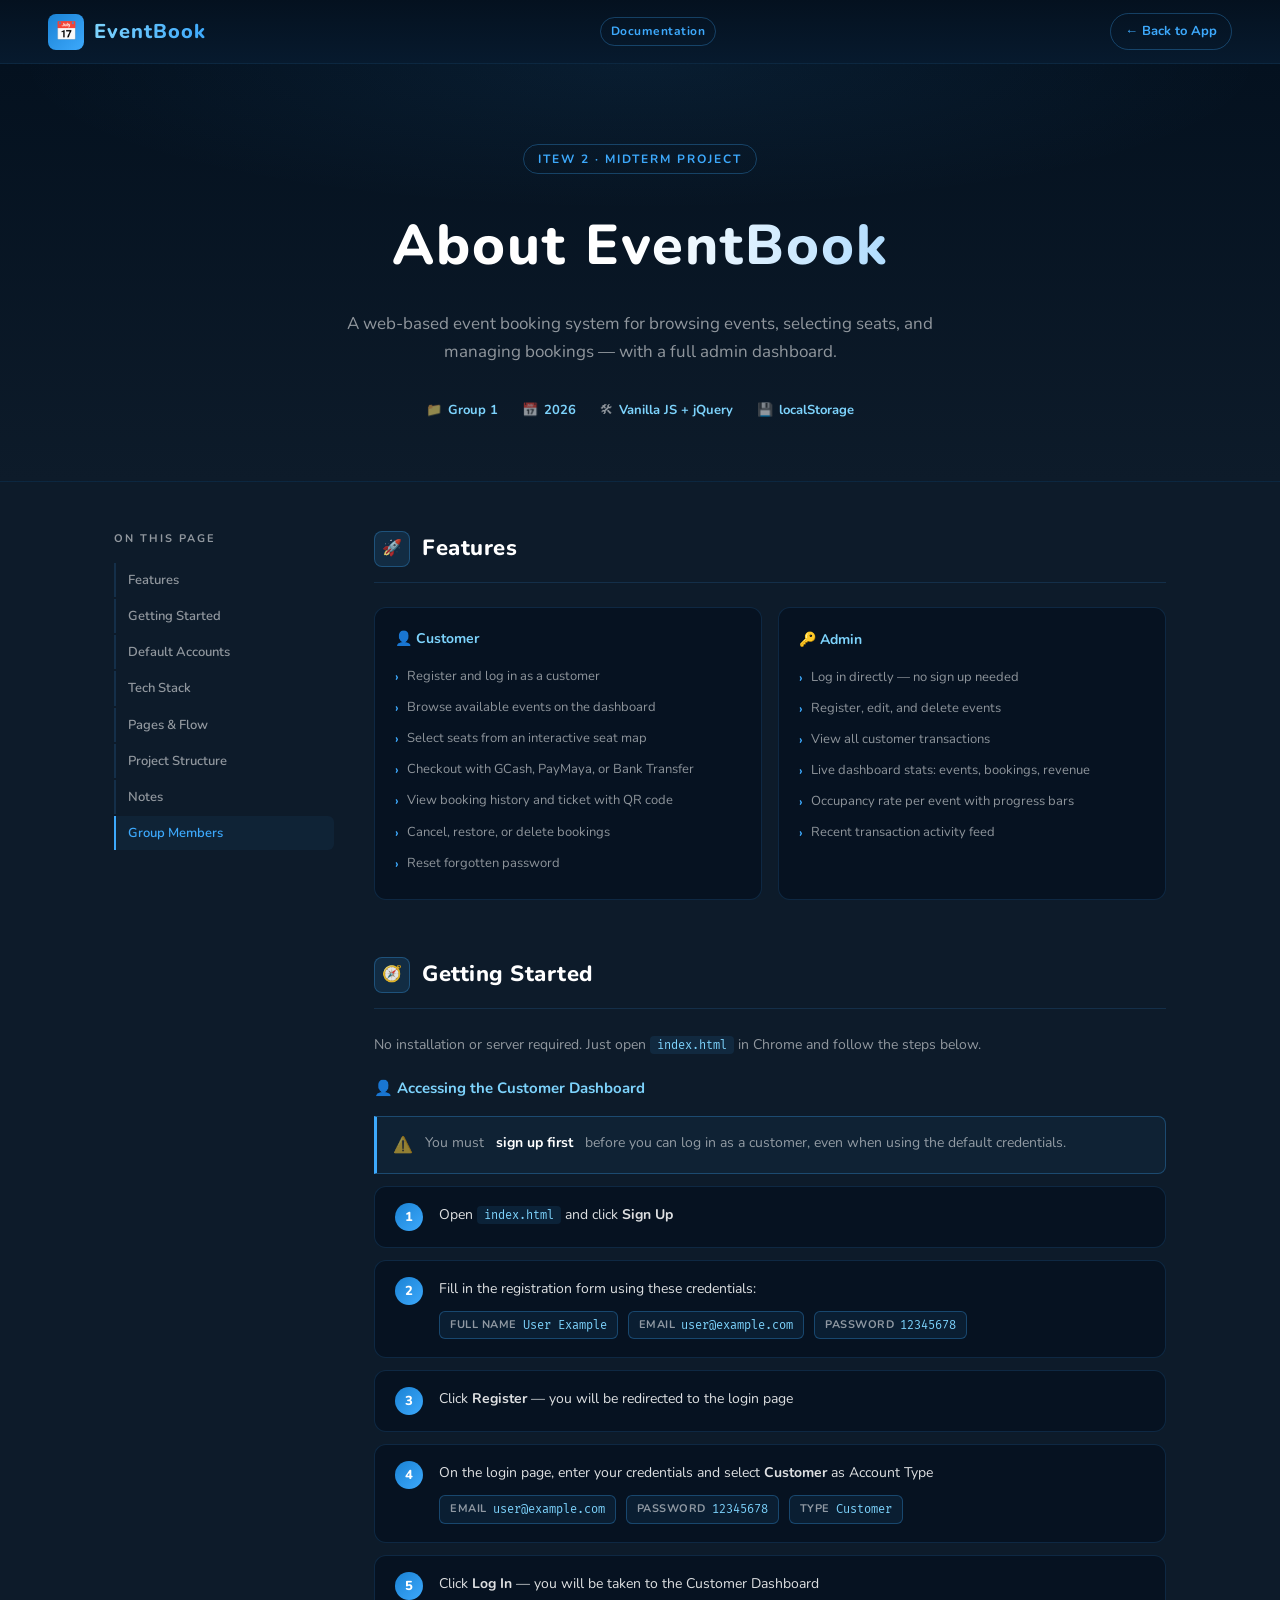
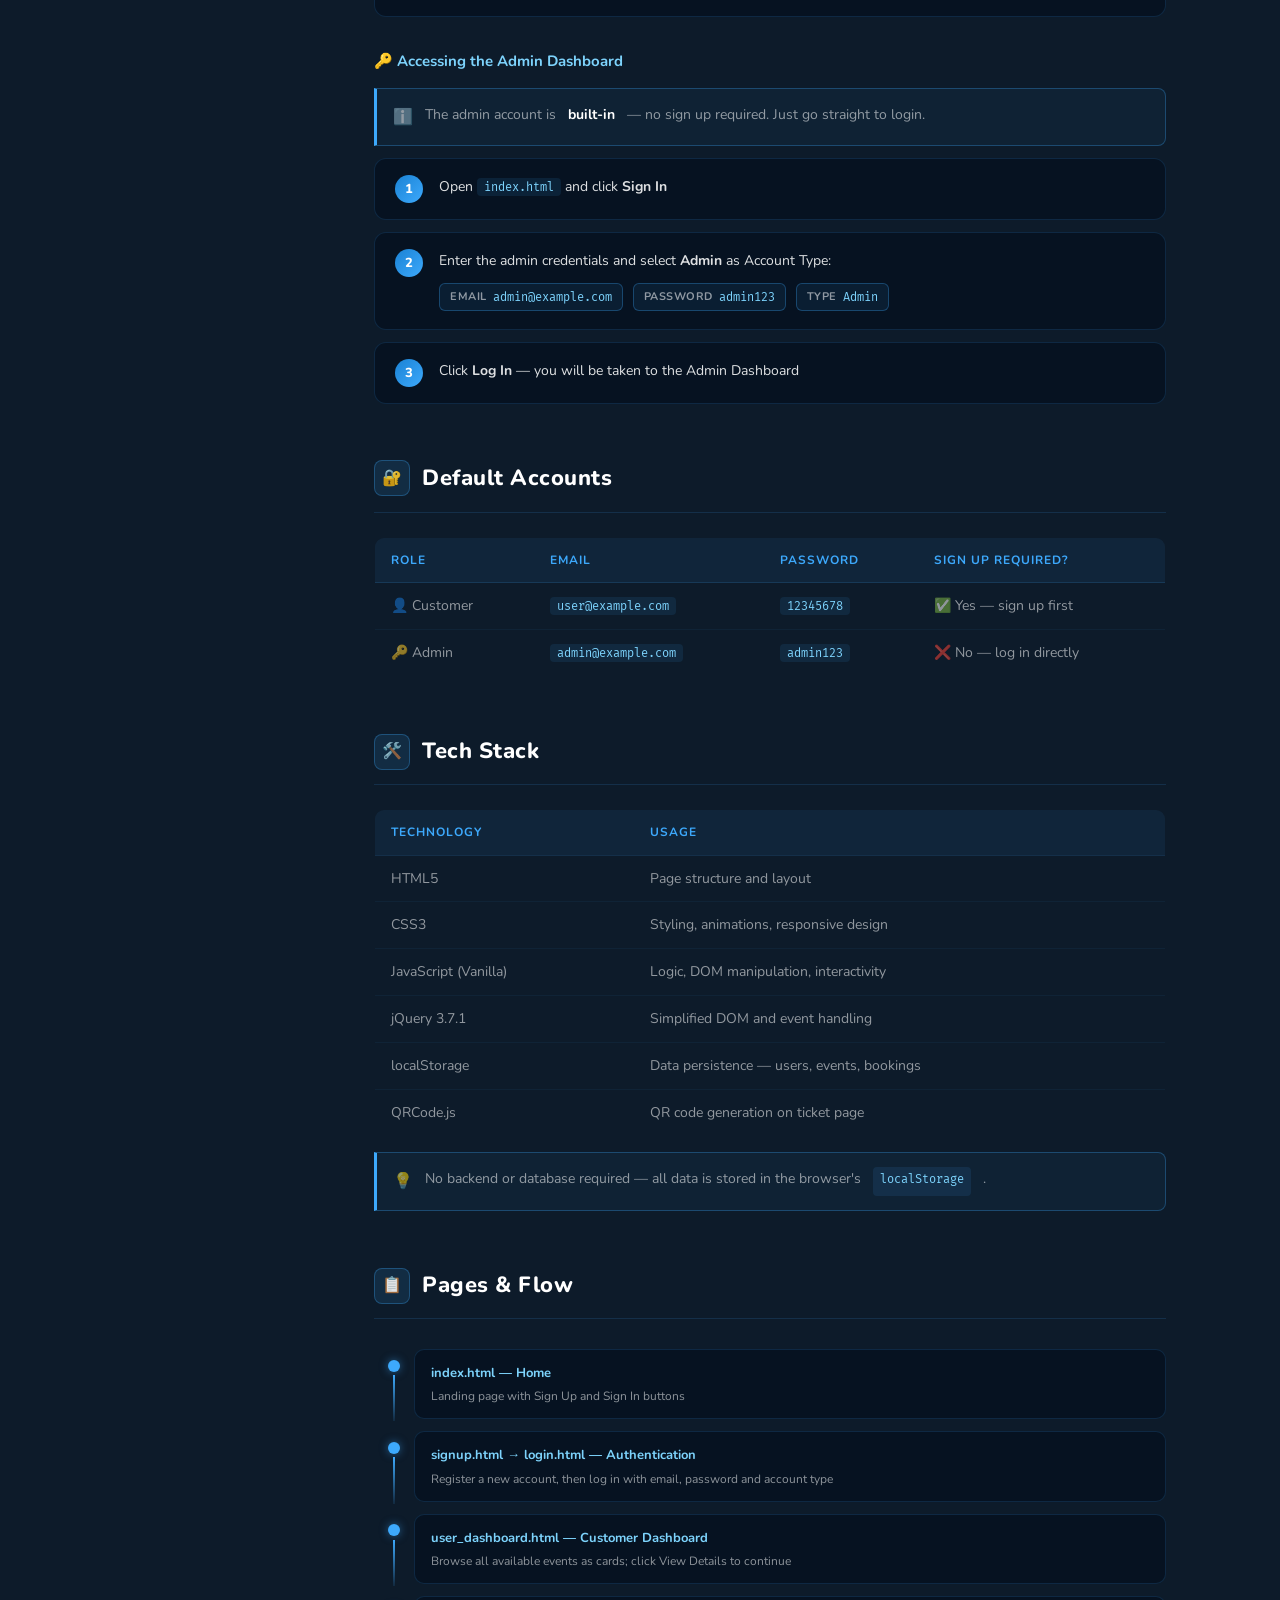
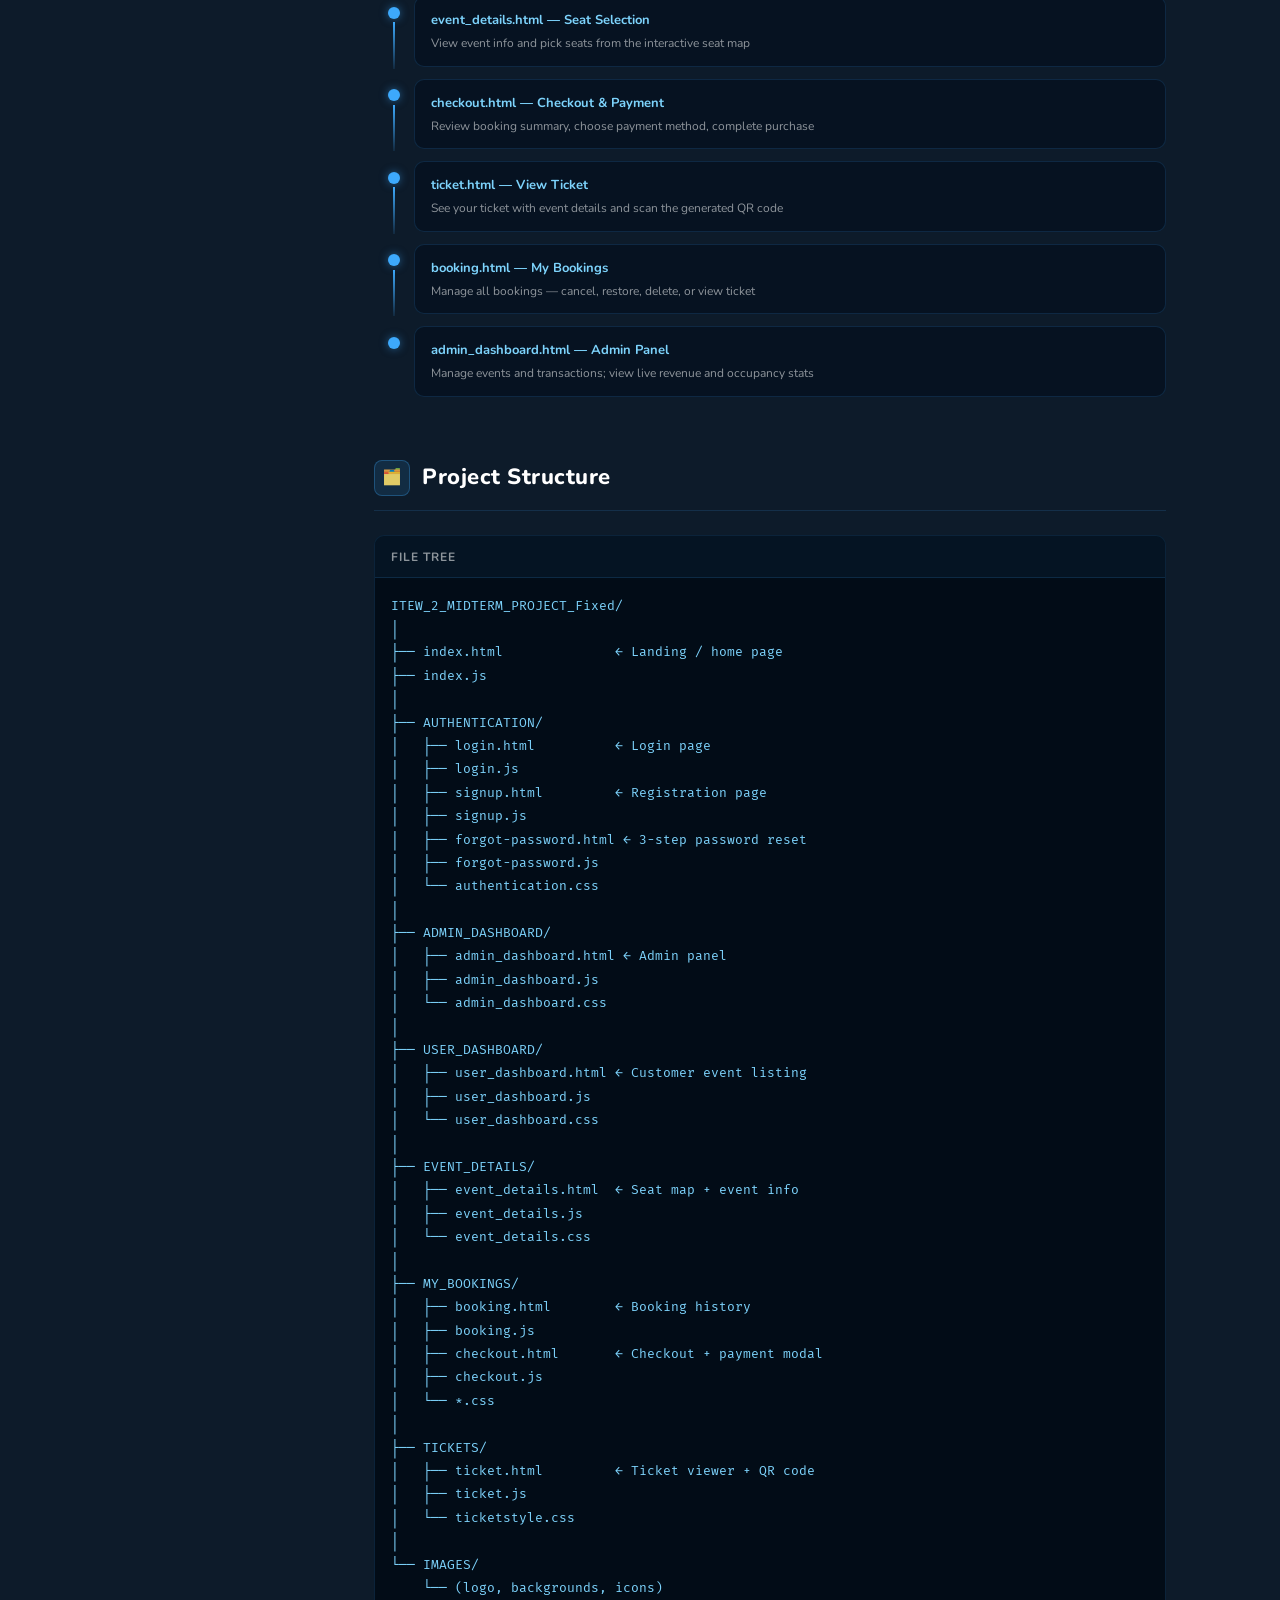
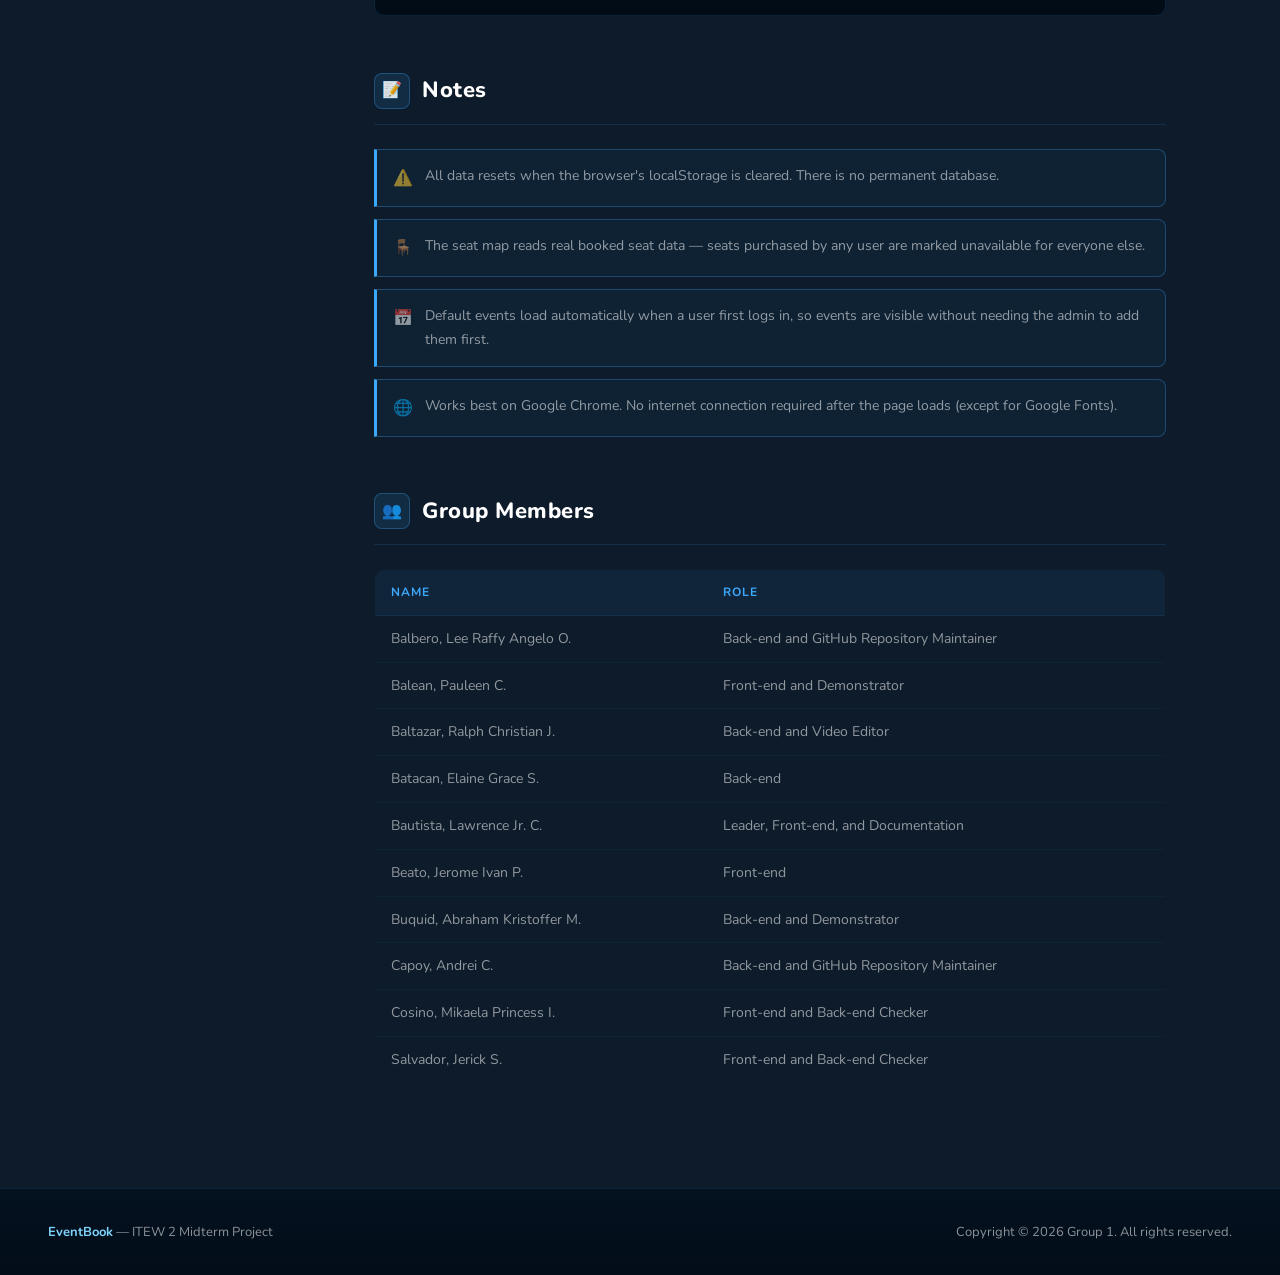
==== commit cb7044bd: "first commit" ====
--- a/about.html
+++ b/about.html
@@ -1,579 +1,680 @@
-<!DOCTYPE html>
+<!doctype html>
 <html lang="en">
-<head>
-    <meta charset="UTF-8">
-    <meta name="viewport" content="width=device-width, initial-scale=1.0">
+  <head>
+    <meta charset="UTF-8" />
+    <meta name="viewport" content="width=device-width, initial-scale=1.0" />
     <title>EventBook - About & Documentation</title>
-    <link href="https://fonts.googleapis.com/css2?family=Nunito:wght@400;600;700;800&family=Fira+Mono:wght@400;500&display=swap" rel="stylesheet">
+    <link
+      href="https://fonts.googleapis.com/css2?family=Nunito:wght@400;600;700;800&family=Fira+Mono:wght@400;500&display=swap"
+      rel="stylesheet"
+    />
     <style>
-        *, *::before, *::after { margin: 0; padding: 0; box-sizing: border-box; }
-
-        :root {
-            --bg:        #0d1b2a;
-            --bg2:       #04111f;
-            --bg3:       #071a2e;
-            --accent:    #3da9fc;
-            --accent2:   #7dd3fc;
-            --border:    rgba(61,169,252,0.15);
-            --border2:   rgba(61,169,252,0.3);
-            --text:      rgba(255,255,255,0.87);
-            --muted:     rgba(255,255,255,0.55);
-            --card:      rgba(4,17,31,0.75);
+      *,
+      *::before,
+      *::after {
+        margin: 0;
+        padding: 0;
+        box-sizing: border-box;
+      }
+
+      :root {
+        --bg: #0d1b2a;
+        --bg2: #04111f;
+        --bg3: #071a2e;
+        --accent: #3da9fc;
+        --accent2: #7dd3fc;
+        --border: rgba(61, 169, 252, 0.15);
+        --border2: rgba(61, 169, 252, 0.3);
+        --text: rgba(255, 255, 255, 0.87);
+        --muted: rgba(255, 255, 255, 0.55);
+        --card: rgba(4, 17, 31, 0.75);
+      }
+
+      html {
+        scroll-behavior: smooth;
+      }
+
+      body {
+        font-family: "Nunito", sans-serif;
+        background: var(--bg);
+        color: var(--text);
+        line-height: 1.7;
+      }
+
+      /* ── NAVBAR ── */
+      .navbar {
+        position: sticky;
+        top: 0;
+        z-index: 100;
+        height: 64px;
+        display: flex;
+        align-items: center;
+        justify-content: space-between;
+        padding: 0 48px;
+        background: linear-gradient(180deg, #04111f 0%, #071a2e 100%);
+        border-bottom: 1px solid var(--border);
+        backdrop-filter: blur(12px);
+      }
+
+      .logo {
+        display: flex;
+        align-items: center;
+        gap: 10px;
+        text-decoration: none;
+      }
+
+      .logo-icon {
+        width: 36px;
+        height: 36px;
+        background: linear-gradient(135deg, #1a82d4, #3da9fc);
+        border-radius: 8px;
+        display: flex;
+        align-items: center;
+        justify-content: center;
+        font-size: 18px;
+      }
+
+      .logo-text {
+        font-size: 20px;
+        font-weight: 800;
+        background: linear-gradient(90deg, #7dd3fc, #3da9fc);
+        -webkit-background-clip: text;
+        -webkit-text-fill-color: transparent;
+        background-clip: text;
+        letter-spacing: 1px;
+      }
+
+      .nav-badge {
+        font-size: 12px;
+        font-weight: 700;
+        color: var(--accent);
+        border: 1px solid var(--border2);
+        padding: 3px 10px;
+        border-radius: 20px;
+        letter-spacing: 0.5px;
+      }
+
+      .back-btn {
+        font-size: 13px;
+        font-weight: 700;
+        color: var(--accent);
+        text-decoration: none;
+        display: flex;
+        align-items: center;
+        gap: 6px;
+        padding: 6px 14px;
+        border: 1px solid var(--border2);
+        border-radius: 20px;
+        transition: all 0.2s;
+      }
+      .back-btn:hover {
+        background: rgba(61, 169, 252, 0.1);
+      }
+
+      /* ── HERO ── */
+      .hero {
+        text-align: center;
+        padding: 80px 24px 60px;
+        background: linear-gradient(180deg, #04111f 0%, #0d1b2a 100%);
+        border-bottom: 1px solid var(--border);
+        position: relative;
+        overflow: hidden;
+      }
+
+      .hero::before {
+        content: "";
+        position: absolute;
+        inset: 0;
+        background: radial-gradient(
+          ellipse 70% 50% at 50% 0%,
+          rgba(61, 169, 252, 0.08) 0%,
+          transparent 70%
+        );
+        pointer-events: none;
+      }
+
+      .hero-tag {
+        display: inline-block;
+        font-size: 12px;
+        font-weight: 700;
+        letter-spacing: 2px;
+        text-transform: uppercase;
+        color: var(--accent);
+        border: 1px solid var(--border2);
+        padding: 4px 14px;
+        border-radius: 20px;
+        margin-bottom: 24px;
+        animation: fadeUp 0.5s ease both;
+      }
+
+      .hero h1 {
+        font-size: clamp(2rem, 5vw, 3.5rem);
+        font-weight: 800;
+        letter-spacing: 2px;
+        background: linear-gradient(90deg, #fff 50%, #3da9fc);
+        -webkit-background-clip: text;
+        -webkit-text-fill-color: transparent;
+        background-clip: text;
+        margin-bottom: 16px;
+        animation: fadeUp 0.5s 0.1s ease both;
+      }
+
+      .hero p {
+        font-size: 17px;
+        color: var(--muted);
+        max-width: 600px;
+        margin: 0 auto 32px;
+        animation: fadeUp 0.5s 0.2s ease both;
+      }
+
+      .hero-meta {
+        display: flex;
+        justify-content: center;
+        gap: 24px;
+        flex-wrap: wrap;
+        animation: fadeUp 0.5s 0.3s ease both;
+      }
+
+      .hero-meta span {
+        font-size: 13px;
+        color: var(--muted);
+        display: flex;
+        align-items: center;
+        gap: 6px;
+      }
+
+      .hero-meta span b {
+        color: var(--accent2);
+      }
+
+      /* ── TOC SIDEBAR LAYOUT ── */
+      .layout {
+        display: flex;
+        max-width: 1100px;
+        margin: 0 auto;
+        padding: 48px 24px;
+        gap: 40px;
+        align-items: flex-start;
+      }
+
+      .toc {
+        width: 220px;
+        flex-shrink: 0;
+        position: sticky;
+        top: 80px;
+      }
+
+      .toc-title {
+        font-size: 11px;
+        font-weight: 700;
+        letter-spacing: 2px;
+        text-transform: uppercase;
+        color: var(--muted);
+        margin-bottom: 14px;
+      }
+
+      .toc a {
+        display: block;
+        font-size: 13px;
+        font-weight: 600;
+        color: var(--muted);
+        text-decoration: none;
+        padding: 6px 12px;
+        border-left: 2px solid var(--border);
+        margin-bottom: 2px;
+        transition: all 0.2s;
+        border-radius: 0 6px 6px 0;
+      }
+
+      .toc a:hover,
+      .toc a.active {
+        color: var(--accent);
+        border-left-color: var(--accent);
+        background: rgba(61, 169, 252, 0.06);
+      }
+
+      /* ── MAIN CONTENT ── */
+      .content {
+        flex: 1;
+        min-width: 0;
+      }
+
+      .section {
+        margin-bottom: 56px;
+        animation: fadeUp 0.5s ease both;
+      }
+
+      .section-header {
+        display: flex;
+        align-items: center;
+        gap: 12px;
+        margin-bottom: 24px;
+        padding-bottom: 14px;
+        border-bottom: 1px solid var(--border);
+      }
+
+      .section-icon {
+        width: 36px;
+        height: 36px;
+        border-radius: 8px;
+        background: rgba(61, 169, 252, 0.12);
+        border: 1px solid var(--border2);
+        display: flex;
+        align-items: center;
+        justify-content: center;
+        font-size: 16px;
+        flex-shrink: 0;
+      }
+
+      .section h2 {
+        font-size: 22px;
+        font-weight: 800;
+        color: #fff;
+        letter-spacing: 0.5px;
+      }
+
+      /* ── FEATURE CARDS ── */
+      .feature-grid {
+        display: grid;
+        grid-template-columns: 1fr 1fr;
+        gap: 16px;
+      }
+
+      .feature-card {
+        background: var(--card);
+        border: 1px solid var(--border);
+        border-radius: 12px;
+        padding: 20px;
+        transition: all 0.2s;
+      }
+
+      .feature-card:hover {
+        border-color: var(--border2);
+        transform: translateY(-2px);
+        box-shadow: 0 8px 24px rgba(0, 0, 0, 0.3);
+      }
+
+      .feature-card h3 {
+        font-size: 14px;
+        font-weight: 700;
+        color: var(--accent2);
+        margin-bottom: 10px;
+        display: flex;
+        align-items: center;
+        gap: 8px;
+      }
+
+      .feature-card ul {
+        list-style: none;
+        padding: 0;
+      }
+
+      .feature-card li {
+        font-size: 13px;
+        color: var(--muted);
+        padding: 4px 0;
+        display: flex;
+        align-items: flex-start;
+        gap: 8px;
+      }
+
+      .feature-card li::before {
+        content: "›";
+        color: var(--accent);
+        font-weight: 700;
+        flex-shrink: 0;
+        margin-top: 1px;
+      }
+
+      /* ── TABLES ── */
+      table {
+        width: 100%;
+        border-collapse: collapse;
+        font-size: 14px;
+        border-radius: 10px;
+        overflow: hidden;
+        border: 1px solid var(--border);
+      }
+
+      thead {
+        background: rgba(61, 169, 252, 0.08);
+      }
+
+      th {
+        text-align: left;
+        padding: 12px 16px;
+        font-size: 12px;
+        font-weight: 700;
+        letter-spacing: 1px;
+        text-transform: uppercase;
+        color: var(--accent);
+        border-bottom: 1px solid var(--border);
+      }
+
+      td {
+        padding: 11px 16px;
+        color: var(--muted);
+        border-bottom: 1px solid rgba(61, 169, 252, 0.06);
+      }
+
+      tr:last-child td {
+        border-bottom: none;
+      }
+      tr:hover td {
+        background: rgba(61, 169, 252, 0.03);
+      }
+
+      td code,
+      th code {
+        font-family: "Fira Mono", monospace;
+        font-size: 12px;
+        background: rgba(61, 169, 252, 0.1);
+        color: var(--accent2);
+        padding: 2px 7px;
+        border-radius: 4px;
+      }
+
+      /* ── STEP BOXES ── */
+      .steps {
+        display: flex;
+        flex-direction: column;
+        gap: 12px;
+      }
+
+      .step {
+        display: flex;
+        gap: 16px;
+        align-items: flex-start;
+        background: var(--card);
+        border: 1px solid var(--border);
+        border-radius: 12px;
+        padding: 16px 20px;
+        transition: border-color 0.2s;
+      }
+
+      .step:hover {
+        border-color: var(--border2);
+      }
+
+      .step-num {
+        width: 28px;
+        height: 28px;
+        border-radius: 50%;
+        background: linear-gradient(135deg, #1a82d4, #3da9fc);
+        display: flex;
+        align-items: center;
+        justify-content: center;
+        font-size: 13px;
+        font-weight: 800;
+        color: #fff;
+        flex-shrink: 0;
+      }
+
+      .step-body {
+        flex: 1;
+      }
+      .step-body p {
+        font-size: 14px;
+        color: var(--text);
+        margin-bottom: 4px;
+      }
+
+      .credential {
+        display: inline-flex;
+        align-items: center;
+        gap: 6px;
+        background: rgba(61, 169, 252, 0.08);
+        border: 1px solid var(--border2);
+        border-radius: 6px;
+        padding: 3px 10px;
+        margin: 2px 4px 2px 0;
+        font-family: "Fira Mono", monospace;
+        font-size: 12px;
+        color: var(--accent2);
+      }
+
+      .credential .label {
+        font-family: "Nunito", sans-serif;
+        font-size: 11px;
+        font-weight: 700;
+        color: var(--muted);
+        text-transform: uppercase;
+        letter-spacing: 0.5px;
+      }
+
+      /* ── CODE BLOCK ── */
+      .code-block {
+        background: #020c17;
+        border: 1px solid var(--border);
+        border-radius: 10px;
+        overflow: hidden;
+      }
+
+      .code-block-header {
+        display: flex;
+        align-items: center;
+        justify-content: space-between;
+        padding: 10px 16px;
+        background: rgba(61, 169, 252, 0.05);
+        border-bottom: 1px solid var(--border);
+      }
+
+      .code-block-header span {
+        font-size: 12px;
+        font-weight: 700;
+        color: var(--muted);
+        letter-spacing: 1px;
+      }
+
+      .code-block pre {
+        padding: 16px;
+        font-family: "Fira Mono", monospace;
+        font-size: 13px;
+        color: var(--accent2);
+        overflow-x: auto;
+        line-height: 1.8;
+      }
+
+      /* ── FLOW DIAGRAM ── */
+      .flow {
+        display: flex;
+        flex-direction: column;
+        gap: 0;
+      }
+
+      .flow-item {
+        display: flex;
+        align-items: stretch;
+        gap: 0;
+      }
+
+      .flow-line {
+        display: flex;
+        flex-direction: column;
+        align-items: center;
+        width: 40px;
+        flex-shrink: 0;
+      }
+
+      .flow-dot {
+        width: 12px;
+        height: 12px;
+        border-radius: 50%;
+        background: var(--accent);
+        flex-shrink: 0;
+        margin-top: 16px;
+        box-shadow: 0 0 8px rgba(61, 169, 252, 0.5);
+      }
+
+      .flow-connector {
+        width: 2px;
+        flex: 1;
+        background: linear-gradient(
+          180deg,
+          var(--accent) 0%,
+          rgba(61, 169, 252, 0.1) 100%
+        );
+        margin: 4px 0;
+      }
+
+      .flow-item:last-child .flow-connector {
+        display: none;
+      }
+
+      .flow-box {
+        flex: 1;
+        background: var(--card);
+        border: 1px solid var(--border);
+        border-radius: 10px;
+        padding: 12px 16px;
+        margin: 6px 0;
+        font-size: 13px;
+        transition: border-color 0.2s;
+      }
+
+      .flow-box:hover {
+        border-color: var(--border2);
+      }
+
+      .flow-box .page {
+        font-weight: 700;
+        color: var(--accent2);
+      }
+      .flow-box .desc {
+        color: var(--muted);
+        font-size: 12px;
+        margin-top: 2px;
+      }
+
+      /* ── NOTES ── */
+      .note {
+        display: flex;
+        gap: 12px;
+        background: rgba(61, 169, 252, 0.05);
+        border: 1px solid var(--border2);
+        border-left: 3px solid var(--accent);
+        border-radius: 0 8px 8px 0;
+        padding: 14px 16px;
+        margin-bottom: 12px;
+        font-size: 14px;
+        color: var(--muted);
+      }
+
+      .note-icon {
+        font-size: 16px;
+        flex-shrink: 0;
+        margin-top: 1px;
+      }
+
+      /* ── FOOTER ── */
+      footer {
+        background: linear-gradient(180deg, #04111f 0%, #030d19 100%);
+        border-top: 1px solid var(--border);
+        padding: 32px 48px;
+        display: flex;
+        justify-content: space-between;
+        align-items: center;
+        flex-wrap: wrap;
+        gap: 12px;
+      }
+
+      footer p {
+        font-size: 13px;
+        color: var(--muted);
+      }
+      footer strong {
+        color: var(--accent2);
+      }
+
+      /* ── ANIMATIONS ── */
+      @keyframes fadeUp {
+        from {
+          opacity: 0;
+          transform: translateY(16px);
         }
-
-        html { scroll-behavior: smooth; }
-
-        body {
-            font-family: 'Nunito', sans-serif;
-            background: var(--bg);
-            color: var(--text);
-            line-height: 1.7;
+        to {
+          opacity: 1;
+          transform: translateY(0);
         }
-
-        /* ── NAVBAR ── */
+      }
+
+      .section:nth-child(1) {
+        animation-delay: 0s;
+      }
+      .section:nth-child(2) {
+        animation-delay: 0.05s;
+      }
+      .section:nth-child(3) {
+        animation-delay: 0.1s;
+      }
+      .section:nth-child(4) {
+        animation-delay: 0.15s;
+      }
+      .section:nth-child(5) {
+        animation-delay: 0.2s;
+      }
+      .section:nth-child(6) {
+        animation-delay: 0.25s;
+      }
+      .section:nth-child(7) {
+        animation-delay: 0.3s;
+      }
+
+      /* ── RESPONSIVE ── */
+      @media (max-width: 768px) {
         .navbar {
-            position: sticky;
-            top: 0;
-            z-index: 100;
-            height: 64px;
-            display: flex;
-            align-items: center;
-            justify-content: space-between;
-            padding: 0 48px;
-            background: linear-gradient(180deg, #04111f 0%, #071a2e 100%);
-            border-bottom: 1px solid var(--border);
-            backdrop-filter: blur(12px);
+          padding: 0 20px;
         }
-
-        .logo {
-            display: flex;
-            align-items: center;
-            gap: 10px;
-            text-decoration: none;
+        .layout {
+          flex-direction: column;
+          padding: 24px 16px;
         }
-
-        .logo-icon {
-            width: 36px;
-            height: 36px;
-            background: linear-gradient(135deg, #1a82d4, #3da9fc);
-            border-radius: 8px;
-            display: flex;
-            align-items: center;
-            justify-content: center;
-            font-size: 18px;
+        .toc {
+          width: 100%;
+          position: static;
         }
-
-        .logo-text {
-            font-size: 20px;
-            font-weight: 800;
-            background: linear-gradient(90deg, #7dd3fc, #3da9fc);
-            -webkit-background-clip: text;
-            -webkit-text-fill-color: transparent;
-            background-clip: text;
-            letter-spacing: 1px;
+        .feature-grid {
+          grid-template-columns: 1fr;
         }
-
-        .nav-badge {
-            font-size: 12px;
-            font-weight: 700;
-            color: var(--accent);
-            border: 1px solid var(--border2);
-            padding: 3px 10px;
-            border-radius: 20px;
-            letter-spacing: 0.5px;
+        footer {
+          flex-direction: column;
+          text-align: center;
+          padding: 24px 20px;
         }
-
-        .back-btn {
-            font-size: 13px;
-            font-weight: 700;
-            color: var(--accent);
-            text-decoration: none;
-            display: flex;
-            align-items: center;
-            gap: 6px;
-            padding: 6px 14px;
-            border: 1px solid var(--border2);
-            border-radius: 20px;
-            transition: all 0.2s;
-        }
-        .back-btn:hover { background: rgba(61,169,252,0.1); }
-
-        /* ── HERO ── */
-        .hero {
-            text-align: center;
-            padding: 80px 24px 60px;
-            background: linear-gradient(180deg, #04111f 0%, #0d1b2a 100%);
-            border-bottom: 1px solid var(--border);
-            position: relative;
-            overflow: hidden;
-        }
-
-        .hero::before {
-            content: '';
-            position: absolute;
-            inset: 0;
-            background: radial-gradient(ellipse 70% 50% at 50% 0%, rgba(61,169,252,0.08) 0%, transparent 70%);
-            pointer-events: none;
-        }
-
-        .hero-tag {
-            display: inline-block;
-            font-size: 12px;
-            font-weight: 700;
-            letter-spacing: 2px;
-            text-transform: uppercase;
-            color: var(--accent);
-            border: 1px solid var(--border2);
-            padding: 4px 14px;
-            border-radius: 20px;
-            margin-bottom: 24px;
-            animation: fadeUp 0.5s ease both;
-        }
-
-        .hero h1 {
-            font-size: clamp(2rem, 5vw, 3.5rem);
-            font-weight: 800;
-            letter-spacing: 2px;
-            background: linear-gradient(90deg, #fff 50%, #3da9fc);
-            -webkit-background-clip: text;
-            -webkit-text-fill-color: transparent;
-            background-clip: text;
-            margin-bottom: 16px;
-            animation: fadeUp 0.5s 0.1s ease both;
-        }
-
-        .hero p {
-            font-size: 17px;
-            color: var(--muted);
-            max-width: 600px;
-            margin: 0 auto 32px;
-            animation: fadeUp 0.5s 0.2s ease both;
-        }
-
-        .hero-meta {
-            display: flex;
-            justify-content: center;
-            gap: 24px;
-            flex-wrap: wrap;
-            animation: fadeUp 0.5s 0.3s ease both;
-        }
-
-        .hero-meta span {
-            font-size: 13px;
-            color: var(--muted);
-            display: flex;
-            align-items: center;
-            gap: 6px;
-        }
-
-        .hero-meta span b { color: var(--accent2); }
-
-        /* ── TOC SIDEBAR LAYOUT ── */
-        .layout {
-            display: flex;
-            max-width: 1100px;
-            margin: 0 auto;
-            padding: 48px 24px;
-            gap: 40px;
-            align-items: flex-start;
-        }
-
-        .toc {
-            width: 220px;
-            flex-shrink: 0;
-            position: sticky;
-            top: 80px;
-        }
-
-        .toc-title {
-            font-size: 11px;
-            font-weight: 700;
-            letter-spacing: 2px;
-            text-transform: uppercase;
-            color: var(--muted);
-            margin-bottom: 14px;
-        }
-
-        .toc a {
-            display: block;
-            font-size: 13px;
-            font-weight: 600;
-            color: var(--muted);
-            text-decoration: none;
-            padding: 6px 12px;
-            border-left: 2px solid var(--border);
-            margin-bottom: 2px;
-            transition: all 0.2s;
-            border-radius: 0 6px 6px 0;
-        }
-
-        .toc a:hover, .toc a.active {
-            color: var(--accent);
-            border-left-color: var(--accent);
-            background: rgba(61,169,252,0.06);
-        }
-
-        /* ── MAIN CONTENT ── */
-        .content { flex: 1; min-width: 0; }
-
-        .section {
-            margin-bottom: 56px;
-            animation: fadeUp 0.5s ease both;
-        }
-
-        .section-header {
-            display: flex;
-            align-items: center;
-            gap: 12px;
-            margin-bottom: 24px;
-            padding-bottom: 14px;
-            border-bottom: 1px solid var(--border);
-        }
-
-        .section-icon {
-            width: 36px;
-            height: 36px;
-            border-radius: 8px;
-            background: rgba(61,169,252,0.12);
-            border: 1px solid var(--border2);
-            display: flex;
-            align-items: center;
-            justify-content: center;
-            font-size: 16px;
-            flex-shrink: 0;
-        }
-
-        .section h2 {
-            font-size: 22px;
-            font-weight: 800;
-            color: #fff;
-            letter-spacing: 0.5px;
-        }
-
-        /* ── FEATURE CARDS ── */
-        .feature-grid {
-            display: grid;
-            grid-template-columns: 1fr 1fr;
-            gap: 16px;
-        }
-
-        .feature-card {
-            background: var(--card);
-            border: 1px solid var(--border);
-            border-radius: 12px;
-            padding: 20px;
-            transition: all 0.2s;
-        }
-
-        .feature-card:hover {
-            border-color: var(--border2);
-            transform: translateY(-2px);
-            box-shadow: 0 8px 24px rgba(0,0,0,0.3);
-        }
-
-        .feature-card h3 {
-            font-size: 14px;
-            font-weight: 700;
-            color: var(--accent2);
-            margin-bottom: 10px;
-            display: flex;
-            align-items: center;
-            gap: 8px;
-        }
-
-        .feature-card ul {
-            list-style: none;
-            padding: 0;
-        }
-
-        .feature-card li {
-            font-size: 13px;
-            color: var(--muted);
-            padding: 4px 0;
-            display: flex;
-            align-items: flex-start;
-            gap: 8px;
-        }
-
-        .feature-card li::before {
-            content: '›';
-            color: var(--accent);
-            font-weight: 700;
-            flex-shrink: 0;
-            margin-top: 1px;
-        }
-
-        /* ── TABLES ── */
-        table {
-            width: 100%;
-            border-collapse: collapse;
-            font-size: 14px;
-            border-radius: 10px;
-            overflow: hidden;
-            border: 1px solid var(--border);
-        }
-
-        thead { background: rgba(61,169,252,0.08); }
-
-        th {
-            text-align: left;
-            padding: 12px 16px;
-            font-size: 12px;
-            font-weight: 700;
-            letter-spacing: 1px;
-            text-transform: uppercase;
-            color: var(--accent);
-            border-bottom: 1px solid var(--border);
-        }
-
-        td {
-            padding: 11px 16px;
-            color: var(--muted);
-            border-bottom: 1px solid rgba(61,169,252,0.06);
-        }
-
-        tr:last-child td { border-bottom: none; }
-        tr:hover td { background: rgba(61,169,252,0.03); }
-
-        td code, th code {
-            font-family: 'Fira Mono', monospace;
-            font-size: 12px;
-            background: rgba(61,169,252,0.1);
-            color: var(--accent2);
-            padding: 2px 7px;
-            border-radius: 4px;
-        }
-
-        /* ── STEP BOXES ── */
-        .steps { display: flex; flex-direction: column; gap: 12px; }
-
-        .step {
-            display: flex;
-            gap: 16px;
-            align-items: flex-start;
-            background: var(--card);
-            border: 1px solid var(--border);
-            border-radius: 12px;
-            padding: 16px 20px;
-            transition: border-color 0.2s;
-        }
-
-        .step:hover { border-color: var(--border2); }
-
-        .step-num {
-            width: 28px;
-            height: 28px;
-            border-radius: 50%;
-            background: linear-gradient(135deg, #1a82d4, #3da9fc);
-            display: flex;
-            align-items: center;
-            justify-content: center;
-            font-size: 13px;
-            font-weight: 800;
-            color: #fff;
-            flex-shrink: 0;
-        }
-
-        .step-body { flex: 1; }
-        .step-body p { font-size: 14px; color: var(--text); margin-bottom: 4px; }
-
-        .credential {
-            display: inline-flex;
-            align-items: center;
-            gap: 6px;
-            background: rgba(61,169,252,0.08);
-            border: 1px solid var(--border2);
-            border-radius: 6px;
-            padding: 3px 10px;
-            margin: 2px 4px 2px 0;
-            font-family: 'Fira Mono', monospace;
-            font-size: 12px;
-            color: var(--accent2);
-        }
-
-        .credential .label {
-            font-family: 'Nunito', sans-serif;
-            font-size: 11px;
-            font-weight: 700;
-            color: var(--muted);
-            text-transform: uppercase;
-            letter-spacing: 0.5px;
-        }
-
-        /* ── CODE BLOCK ── */
-        .code-block {
-            background: #020c17;
-            border: 1px solid var(--border);
-            border-radius: 10px;
-            overflow: hidden;
-        }
-
-        .code-block-header {
-            display: flex;
-            align-items: center;
-            justify-content: space-between;
-            padding: 10px 16px;
-            background: rgba(61,169,252,0.05);
-            border-bottom: 1px solid var(--border);
-        }
-
-        .code-block-header span {
-            font-size: 12px;
-            font-weight: 700;
-            color: var(--muted);
-            letter-spacing: 1px;
-        }
-
-        .code-block pre {
-            padding: 16px;
-            font-family: 'Fira Mono', monospace;
-            font-size: 13px;
-            color: var(--accent2);
-            overflow-x: auto;
-            line-height: 1.8;
-        }
-
-        /* ── FLOW DIAGRAM ── */
-        .flow {
-            display: flex;
-            flex-direction: column;
-            gap: 0;
-        }
-
-        .flow-item {
-            display: flex;
-            align-items: stretch;
-            gap: 0;
-        }
-
-        .flow-line {
-            display: flex;
-            flex-direction: column;
-            align-items: center;
-            width: 40px;
-            flex-shrink: 0;
-        }
-
-        .flow-dot {
-            width: 12px;
-            height: 12px;
-            border-radius: 50%;
-            background: var(--accent);
-            flex-shrink: 0;
-            margin-top: 16px;
-            box-shadow: 0 0 8px rgba(61,169,252,0.5);
-        }
-
-        .flow-connector {
-            width: 2px;
-            flex: 1;
-            background: linear-gradient(180deg, var(--accent) 0%, rgba(61,169,252,0.1) 100%);
-            margin: 4px 0;
-        }
-
-        .flow-item:last-child .flow-connector { display: none; }
-
-        .flow-box {
-            flex: 1;
-            background: var(--card);
-            border: 1px solid var(--border);
-            border-radius: 10px;
-            padding: 12px 16px;
-            margin: 6px 0;
-            font-size: 13px;
-            transition: border-color 0.2s;
-        }
-
-        .flow-box:hover { border-color: var(--border2); }
-
-        .flow-box .page { font-weight: 700; color: var(--accent2); }
-        .flow-box .desc { color: var(--muted); font-size: 12px; margin-top: 2px; }
-
-        /* ── NOTES ── */
-        .note {
-            display: flex;
-            gap: 12px;
-            background: rgba(61,169,252,0.05);
-            border: 1px solid var(--border2);
-            border-left: 3px solid var(--accent);
-            border-radius: 0 8px 8px 0;
-            padding: 14px 16px;
-            margin-bottom: 12px;
-            font-size: 14px;
-            color: var(--muted);
-        }
-
-        .note-icon { font-size: 16px; flex-shrink: 0; margin-top: 1px; }
-
-        /* ── FOOTER ── */
-        footer {
-            background: linear-gradient(180deg, #04111f 0%, #030d19 100%);
-            border-top: 1px solid var(--border);
-            padding: 32px 48px;
-            display: flex;
-            justify-content: space-between;
-            align-items: center;
-            flex-wrap: wrap;
-            gap: 12px;
-        }
-
-        footer p { font-size: 13px; color: var(--muted); }
-        footer strong { color: var(--accent2); }
-
-        /* ── ANIMATIONS ── */
-        @keyframes fadeUp {
-            from { opacity: 0; transform: translateY(16px); }
-            to   { opacity: 1; transform: translateY(0); }
-        }
-
-        .section:nth-child(1) { animation-delay: 0.0s; }
-        .section:nth-child(2) { animation-delay: 0.05s; }
-        .section:nth-child(3) { animation-delay: 0.1s; }
-        .section:nth-child(4) { animation-delay: 0.15s; }
-        .section:nth-child(5) { animation-delay: 0.2s; }
-        .section:nth-child(6) { animation-delay: 0.25s; }
-        .section:nth-child(7) { animation-delay: 0.3s; }
-
-        /* ── RESPONSIVE ── */
-        @media (max-width: 768px) {
-            .navbar { padding: 0 20px; }
-            .layout { flex-direction: column; padding: 24px 16px; }
-            .toc { width: 100%; position: static; }
-            .feature-grid { grid-template-columns: 1fr; }
-            footer { flex-direction: column; text-align: center; padding: 24px 20px; }
-        }
+      }
     </style>
-</head>
-<body>
-
-<!-- NAVBAR -->
-<header class="navbar">
-    <a href="../index.html" class="logo">
+  </head>
+  <body>
+    <!-- NAVBAR -->
+    <header class="navbar">
+      <a href="home.html" class="logo">
         <div class="logo-icon">📅</div>
         <span class="logo-text">EventBook</span>
-    </a>
-    <span class="nav-badge">Documentation</span>
-    <a href="../index.html" class="back-btn">← Back to App</a>
-</header>
-
-<!-- HERO -->
-<section class="hero">
-    <div class="hero-tag">ITEW 2 · Midterm Project</div>
-    <h1>About EventBook</h1>
-    <p>A web-based event booking system for browsing events, selecting seats, and managing bookings — with a full admin dashboard.</p>
-    <div class="hero-meta">
+      </a>
+      <span class="nav-badge">Documentation</span>
+      <a href="home.html" class="back-btn">← Back to App</a>
+    </header>
+
+    <!-- HERO -->
+    <section class="hero">
+      <div class="hero-tag">ITEW 2 · Midterm Project</div>
+      <h1>About EventBook</h1>
+      <p>
+        A web-based event booking system for browsing events, selecting seats,
+        and managing bookings — with a full admin dashboard.
+      </p>
+      <div class="hero-meta">
         <span>📁 <b>Group 1</b></span>
         <span>📅 <b>2026</b></span>
         <span>🛠 <b>Vanilla JS + jQuery</b></span>
         <span>💾 <b>localStorage</b></span>
-    </div>
-</section>
-
-<!-- LAYOUT -->
-<div class="layout">
-
-    <!-- TOC -->
-    <nav class="toc">
+      </div>
+    </section>
+
+    <!-- LAYOUT -->
+    <div class="layout">
+      <!-- TOC -->
+      <nav class="toc">
         <div class="toc-title">On this page</div>
         <a href="#features">Features</a>
         <a href="#getting-started">Getting Started</a>
@@ -583,237 +684,463 @@
         <a href="#structure">Project Structure</a>
         <a href="#notes">Notes</a>
         <a href="#group">Group Members</a>
-    </nav>
-
-    <!-- CONTENT -->
-    <main class="content">
-
+      </nav>
+
+      <!-- CONTENT -->
+      <main class="content">
         <!-- FEATURES -->
         <section class="section" id="features">
-            <div class="section-header">
-                <div class="section-icon">🚀</div>
-                <h2>Features</h2>
-            </div>
-            <div class="feature-grid">
-                <div class="feature-card">
-                    <h3>👤 Customer</h3>
-                    <ul>
-                        <li>Register and log in as a customer</li>
-                        <li>Browse available events on the dashboard</li>
-                        <li>Select seats from an interactive seat map</li>
-                        <li>Checkout with GCash, PayMaya, or Bank Transfer</li>
-                        <li>View booking history and ticket with QR code</li>
-                        <li>Cancel, restore, or delete bookings</li>
-                        <li>Reset forgotten password</li>
-                    </ul>
-                </div>
-                <div class="feature-card">
-                    <h3>🔑 Admin</h3>
-                    <ul>
-                        <li>Log in directly — no sign up needed</li>
-                        <li>Register, edit, and delete events</li>
-                        <li>View all customer transactions</li>
-                        <li>Live dashboard stats: events, bookings, revenue</li>
-                        <li>Occupancy rate per event with progress bars</li>
-                        <li>Recent transaction activity feed</li>
-                    </ul>
-                </div>
-            </div>
+          <div class="section-header">
+            <div class="section-icon">🚀</div>
+            <h2>Features</h2>
+          </div>
+          <div class="feature-grid">
+            <div class="feature-card">
+              <h3>👤 Customer</h3>
+              <ul>
+                <li>Register and log in as a customer</li>
+                <li>Browse available events on the dashboard</li>
+                <li>Select seats from an interactive seat map</li>
+                <li>Checkout with GCash, PayMaya, or Bank Transfer</li>
+                <li>View booking history and ticket with QR code</li>
+                <li>Cancel, restore, or delete bookings</li>
+                <li>Reset forgotten password</li>
+              </ul>
+            </div>
+            <div class="feature-card">
+              <h3>🔑 Admin</h3>
+              <ul>
+                <li>Log in directly — no sign up needed</li>
+                <li>Register, edit, and delete events</li>
+                <li>View all customer transactions</li>
+                <li>Live dashboard stats: events, bookings, revenue</li>
+                <li>Occupancy rate per event with progress bars</li>
+                <li>Recent transaction activity feed</li>
+              </ul>
+            </div>
+          </div>
         </section>
 
         <!-- GETTING STARTED -->
         <section class="section" id="getting-started">
-            <div class="section-header">
-                <div class="section-icon">🧭</div>
-                <h2>Getting Started</h2>
-            </div>
-
-            <p style="font-size:14px; color:var(--muted); margin-bottom:20px;">
-                No installation or server required. Just open <code style="font-family:'Fira Mono',monospace; font-size:12px; background:rgba(61,169,252,0.1); color:var(--accent2); padding:2px 7px; border-radius:4px;">index.html</code> in Chrome and follow the steps below.
-            </p>
-
-            <!-- CUSTOMER -->
-            <p style="font-size:15px; font-weight:700; color:var(--accent2); margin-bottom:14px;">👤 Accessing the Customer Dashboard</p>
-            <div class="note">
-                <span class="note-icon">⚠️</span>
-                You must <strong style="color:#fff;">sign up first</strong> before you can log in as a customer, even when using the default credentials.
-            </div>
-            <div class="steps" style="margin-bottom:32px;">
-                <div class="step">
-                    <div class="step-num">1</div>
-                    <div class="step-body"><p>Open <code style="font-family:'Fira Mono',monospace;font-size:12px;background:rgba(61,169,252,0.1);color:var(--accent2);padding:2px 7px;border-radius:4px;">index.html</code> and click <strong>Sign Up</strong></p></div>
+          <div class="section-header">
+            <div class="section-icon">🧭</div>
+            <h2>Getting Started</h2>
+          </div>
+
+          <p style="font-size: 14px; color: var(--muted); margin-bottom: 20px">
+            No installation or server required. Just open
+            <code
+              style="
+                font-family: &quot;Fira Mono&quot;, monospace;
+                font-size: 12px;
+                background: rgba(61, 169, 252, 0.1);
+                color: var(--accent2);
+                padding: 2px 7px;
+                border-radius: 4px;
+              "
+              >index.html</code
+            >
+            in Chrome and follow the steps below.
+          </p>
+
+          <!-- CUSTOMER -->
+          <p
+            style="
+              font-size: 15px;
+              font-weight: 700;
+              color: var(--accent2);
+              margin-bottom: 14px;
+            "
+          >
+            👤 Accessing the Customer Dashboard
+          </p>
+          <div class="note">
+            <span class="note-icon">⚠️</span>
+            You must <strong style="color: #fff">sign up first</strong> before
+            you can log in as a customer, even when using the default
+            credentials.
+          </div>
+          <div class="steps" style="margin-bottom: 32px">
+            <div class="step">
+              <div class="step-num">1</div>
+              <div class="step-body">
+                <p>
+                  Open
+                  <code
+                    style="
+                      font-family: &quot;Fira Mono&quot;, monospace;
+                      font-size: 12px;
+                      background: rgba(61, 169, 252, 0.1);
+                      color: var(--accent2);
+                      padding: 2px 7px;
+                      border-radius: 4px;
+                    "
+                    >index.html</code
+                  >
+                  and click <strong>Sign Up</strong>
+                </p>
+              </div>
+            </div>
+            <div class="step">
+              <div class="step-num">2</div>
+              <div class="step-body">
+                <p>Fill in the registration form using these credentials:</p>
+                <div
+                  style="
+                    margin-top: 8px;
+                    display: flex;
+                    flex-wrap: wrap;
+                    gap: 6px;
+                  "
+                >
+                  <span class="credential"
+                    ><span class="label">Full Name</span> User Example</span
+                  >
+                  <span class="credential"
+                    ><span class="label">Email</span> user@example.com</span
+                  >
+                  <span class="credential"
+                    ><span class="label">Password</span> 12345678</span
+                  >
                 </div>
-                <div class="step">
-                    <div class="step-num">2</div>
-                    <div class="step-body">
-                        <p>Fill in the registration form using these credentials:</p>
-                        <div style="margin-top:8px; display:flex; flex-wrap:wrap; gap:6px;">
-                            <span class="credential"><span class="label">Full Name</span> User Example</span>
-                            <span class="credential"><span class="label">Email</span> user@example.com</span>
-                            <span class="credential"><span class="label">Password</span> 12345678</span>
-                        </div>
-                    </div>
+              </div>
+            </div>
+            <div class="step">
+              <div class="step-num">3</div>
+              <div class="step-body">
+                <p>
+                  Click <strong>Register</strong> — you will be redirected to
+                  the login page
+                </p>
+              </div>
+            </div>
+            <div class="step">
+              <div class="step-num">4</div>
+              <div class="step-body">
+                <p>
+                  On the login page, enter your credentials and select
+                  <strong>Customer</strong> as Account Type
+                </p>
+                <div
+                  style="
+                    margin-top: 8px;
+                    display: flex;
+                    flex-wrap: wrap;
+                    gap: 6px;
+                  "
+                >
+                  <span class="credential"
+                    ><span class="label">Email</span> user@example.com</span
+                  >
+                  <span class="credential"
+                    ><span class="label">Password</span> 12345678</span
+                  >
+                  <span class="credential"
+                    ><span class="label">Type</span> Customer</span
+                  >
                 </div>
-                <div class="step">
-                    <div class="step-num">3</div>
-                    <div class="step-body"><p>Click <strong>Register</strong> — you will be redirected to the login page</p></div>
+              </div>
+            </div>
+            <div class="step">
+              <div class="step-num">5</div>
+              <div class="step-body">
+                <p>
+                  Click <strong>Log In</strong> — you will be taken to the
+                  Customer Dashboard
+                </p>
+              </div>
+            </div>
+          </div>
+
+          <!-- ADMIN -->
+          <p
+            style="
+              font-size: 15px;
+              font-weight: 700;
+              color: var(--accent2);
+              margin-bottom: 14px;
+            "
+          >
+            🔑 Accessing the Admin Dashboard
+          </p>
+          <div class="note">
+            <span class="note-icon">ℹ️</span>
+            The admin account is <strong style="color: #fff">built-in</strong> —
+            no sign up required. Just go straight to login.
+          </div>
+          <div class="steps">
+            <div class="step">
+              <div class="step-num">1</div>
+              <div class="step-body">
+                <p>
+                  Open
+                  <code
+                    style="
+                      font-family: &quot;Fira Mono&quot;, monospace;
+                      font-size: 12px;
+                      background: rgba(61, 169, 252, 0.1);
+                      color: var(--accent2);
+                      padding: 2px 7px;
+                      border-radius: 4px;
+                    "
+                    >index.html</code
+                  >
+                  and click <strong>Sign In</strong>
+                </p>
+              </div>
+            </div>
+            <div class="step">
+              <div class="step-num">2</div>
+              <div class="step-body">
+                <p>
+                  Enter the admin credentials and select
+                  <strong>Admin</strong> as Account Type:
+                </p>
+                <div
+                  style="
+                    margin-top: 8px;
+                    display: flex;
+                    flex-wrap: wrap;
+                    gap: 6px;
+                  "
+                >
+                  <span class="credential"
+                    ><span class="label">Email</span> admin@example.com</span
+                  >
+                  <span class="credential"
+                    ><span class="label">Password</span> admin123</span
+                  >
+                  <span class="credential"
+                    ><span class="label">Type</span> Admin</span
+                  >
                 </div>
-                <div class="step">
-                    <div class="step-num">4</div>
-                    <div class="step-body">
-                        <p>On the login page, enter your credentials and select <strong>Customer</strong> as Account Type</p>
-                        <div style="margin-top:8px; display:flex; flex-wrap:wrap; gap:6px;">
-                            <span class="credential"><span class="label">Email</span> user@example.com</span>
-                            <span class="credential"><span class="label">Password</span> 12345678</span>
-                            <span class="credential"><span class="label">Type</span> Customer</span>
-                        </div>
-                    </div>
-                </div>
-                <div class="step">
-                    <div class="step-num">5</div>
-                    <div class="step-body"><p>Click <strong>Log In</strong> — you will be taken to the Customer Dashboard</p></div>
-                </div>
-            </div>
-
-            <!-- ADMIN -->
-            <p style="font-size:15px; font-weight:700; color:var(--accent2); margin-bottom:14px;">🔑 Accessing the Admin Dashboard</p>
-            <div class="note">
-                <span class="note-icon">ℹ️</span>
-                The admin account is <strong style="color:#fff;">built-in</strong> — no sign up required. Just go straight to login.
-            </div>
-            <div class="steps">
-                <div class="step">
-                    <div class="step-num">1</div>
-                    <div class="step-body"><p>Open <code style="font-family:'Fira Mono',monospace;font-size:12px;background:rgba(61,169,252,0.1);color:var(--accent2);padding:2px 7px;border-radius:4px;">index.html</code> and click <strong>Sign In</strong></p></div>
-                </div>
-                <div class="step">
-                    <div class="step-num">2</div>
-                    <div class="step-body">
-                        <p>Enter the admin credentials and select <strong>Admin</strong> as Account Type:</p>
-                        <div style="margin-top:8px; display:flex; flex-wrap:wrap; gap:6px;">
-                            <span class="credential"><span class="label">Email</span> admin@example.com</span>
-                            <span class="credential"><span class="label">Password</span> admin123</span>
-                            <span class="credential"><span class="label">Type</span> Admin</span>
-                        </div>
-                    </div>
-                </div>
-                <div class="step">
-                    <div class="step-num">3</div>
-                    <div class="step-body"><p>Click <strong>Log In</strong> — you will be taken to the Admin Dashboard</p></div>
-                </div>
-            </div>
+              </div>
+            </div>
+            <div class="step">
+              <div class="step-num">3</div>
+              <div class="step-body">
+                <p>
+                  Click <strong>Log In</strong> — you will be taken to the Admin
+                  Dashboard
+                </p>
+              </div>
+            </div>
+          </div>
         </section>
 
         <!-- DEFAULT ACCOUNTS -->
         <section class="section" id="default-accounts">
-            <div class="section-header">
-                <div class="section-icon">🔐</div>
-                <h2>Default Accounts</h2>
-            </div>
-            <table>
-                <thead>
-                    <tr>
-                        <th>Role</th>
-                        <th>Email</th>
-                        <th>Password</th>
-                        <th>Sign Up Required?</th>
-                    </tr>
-                </thead>
-                <tbody>
-                    <tr>
-                        <td>👤 Customer</td>
-                        <td><code>user@example.com</code></td>
-                        <td><code>12345678</code></td>
-                        <td>✅ Yes — sign up first</td>
-                    </tr>
-                    <tr>
-                        <td>🔑 Admin</td>
-                        <td><code>admin@example.com</code></td>
-                        <td><code>admin123</code></td>
-                        <td>❌ No — log in directly</td>
-                    </tr>
-                </tbody>
-            </table>
+          <div class="section-header">
+            <div class="section-icon">🔐</div>
+            <h2>Default Accounts</h2>
+          </div>
+          <table>
+            <thead>
+              <tr>
+                <th>Role</th>
+                <th>Email</th>
+                <th>Password</th>
+                <th>Sign Up Required?</th>
+              </tr>
+            </thead>
+            <tbody>
+              <tr>
+                <td>👤 Customer</td>
+                <td><code>user@example.com</code></td>
+                <td><code>12345678</code></td>
+                <td>✅ Yes — sign up first</td>
+              </tr>
+              <tr>
+                <td>🔑 Admin</td>
+                <td><code>admin@example.com</code></td>
+                <td><code>admin123</code></td>
+                <td>❌ No — log in directly</td>
+              </tr>
+            </tbody>
+          </table>
         </section>
 
         <!-- TECH STACK -->
         <section class="section" id="tech-stack">
-            <div class="section-header">
-                <div class="section-icon">🛠️</div>
-                <h2>Tech Stack</h2>
-            </div>
-            <table>
-                <thead>
-                    <tr><th>Technology</th><th>Usage</th></tr>
-                </thead>
-                <tbody>
-                    <tr><td>HTML5</td><td>Page structure and layout</td></tr>
-                    <tr><td>CSS3</td><td>Styling, animations, responsive design</td></tr>
-                    <tr><td>JavaScript (Vanilla)</td><td>Logic, DOM manipulation, interactivity</td></tr>
-                    <tr><td>jQuery 3.7.1</td><td>Simplified DOM and event handling</td></tr>
-                    <tr><td>localStorage</td><td>Data persistence — users, events, bookings</td></tr>
-                    <tr><td>QRCode.js</td><td>QR code generation on ticket page</td></tr>
-                </tbody>
-            </table>
-            <div class="note" style="margin-top:16px;">
-                <span class="note-icon">💡</span>
-                No backend or database required — all data is stored in the browser's <code style="font-family:'Fira Mono',monospace;font-size:12px;background:rgba(61,169,252,0.1);color:var(--accent2);padding:2px 7px;border-radius:4px;">localStorage</code>.
-            </div>
+          <div class="section-header">
+            <div class="section-icon">🛠️</div>
+            <h2>Tech Stack</h2>
+          </div>
+          <table>
+            <thead>
+              <tr>
+                <th>Technology</th>
+                <th>Usage</th>
+              </tr>
+            </thead>
+            <tbody>
+              <tr>
+                <td>HTML5</td>
+                <td>Page structure and layout</td>
+              </tr>
+              <tr>
+                <td>CSS3</td>
+                <td>Styling, animations, responsive design</td>
+              </tr>
+              <tr>
+                <td>JavaScript (Vanilla)</td>
+                <td>Logic, DOM manipulation, interactivity</td>
+              </tr>
+              <tr>
+                <td>jQuery 3.7.1</td>
+                <td>Simplified DOM and event handling</td>
+              </tr>
+              <tr>
+                <td>localStorage</td>
+                <td>Data persistence — users, events, bookings</td>
+              </tr>
+              <tr>
+                <td>QRCode.js</td>
+                <td>QR code generation on ticket page</td>
+              </tr>
+            </tbody>
+          </table>
+          <div class="note" style="margin-top: 16px">
+            <span class="note-icon">💡</span>
+            No backend or database required — all data is stored in the
+            browser's
+            <code
+              style="
+                font-family: &quot;Fira Mono&quot;, monospace;
+                font-size: 12px;
+                background: rgba(61, 169, 252, 0.1);
+                color: var(--accent2);
+                padding: 2px 7px;
+                border-radius: 4px;
+              "
+              >localStorage</code
+            >.
+          </div>
         </section>
 
         <!-- PAGES & FLOW -->
         <section class="section" id="pages-flow">
-            <div class="section-header">
-                <div class="section-icon">📋</div>
-                <h2>Pages & Flow</h2>
-            </div>
-            <div class="flow">
-                <div class="flow-item">
-                    <div class="flow-line"><div class="flow-dot"></div><div class="flow-connector"></div></div>
-                    <div class="flow-box"><div class="page">index.html — Home</div><div class="desc">Landing page with Sign Up and Sign In buttons</div></div>
+          <div class="section-header">
+            <div class="section-icon">📋</div>
+            <h2>Pages & Flow</h2>
+          </div>
+          <div class="flow">
+            <div class="flow-item">
+              <div class="flow-line">
+                <div class="flow-dot"></div>
+                <div class="flow-connector"></div>
+              </div>
+              <div class="flow-box">
+                <div class="page">index.html — Home</div>
+                <div class="desc">
+                  Landing page with Sign Up and Sign In buttons
                 </div>
-                <div class="flow-item">
-                    <div class="flow-line"><div class="flow-dot"></div><div class="flow-connector"></div></div>
-                    <div class="flow-box"><div class="page">signup.html → login.html — Authentication</div><div class="desc">Register a new account, then log in with email, password and account type</div></div>
+              </div>
+            </div>
+            <div class="flow-item">
+              <div class="flow-line">
+                <div class="flow-dot"></div>
+                <div class="flow-connector"></div>
+              </div>
+              <div class="flow-box">
+                <div class="page">
+                  signup.html → login.html — Authentication
                 </div>
-                <div class="flow-item">
-                    <div class="flow-line"><div class="flow-dot"></div><div class="flow-connector"></div></div>
-                    <div class="flow-box"><div class="page">user_dashboard.html — Customer Dashboard</div><div class="desc">Browse all available events as cards; click View Details to continue</div></div>
+                <div class="desc">
+                  Register a new account, then log in with email, password and
+                  account type
                 </div>
-                <div class="flow-item">
-                    <div class="flow-line"><div class="flow-dot"></div><div class="flow-connector"></div></div>
-                    <div class="flow-box"><div class="page">event_details.html — Seat Selection</div><div class="desc">View event info and pick seats from the interactive seat map</div></div>
+              </div>
+            </div>
+            <div class="flow-item">
+              <div class="flow-line">
+                <div class="flow-dot"></div>
+                <div class="flow-connector"></div>
+              </div>
+              <div class="flow-box">
+                <div class="page">user_dashboard.html — Customer Dashboard</div>
+                <div class="desc">
+                  Browse all available events as cards; click View Details to
+                  continue
                 </div>
-                <div class="flow-item">
-                    <div class="flow-line"><div class="flow-dot"></div><div class="flow-connector"></div></div>
-                    <div class="flow-box"><div class="page">checkout.html — Checkout & Payment</div><div class="desc">Review booking summary, choose payment method, complete purchase</div></div>
+              </div>
+            </div>
+            <div class="flow-item">
+              <div class="flow-line">
+                <div class="flow-dot"></div>
+                <div class="flow-connector"></div>
+              </div>
+              <div class="flow-box">
+                <div class="page">event_details.html — Seat Selection</div>
+                <div class="desc">
+                  View event info and pick seats from the interactive seat map
                 </div>
-                <div class="flow-item">
-                    <div class="flow-line"><div class="flow-dot"></div><div class="flow-connector"></div></div>
-                    <div class="flow-box"><div class="page">ticket.html — View Ticket</div><div class="desc">See your ticket with event details and scan the generated QR code</div></div>
+              </div>
+            </div>
+            <div class="flow-item">
+              <div class="flow-line">
+                <div class="flow-dot"></div>
+                <div class="flow-connector"></div>
+              </div>
+              <div class="flow-box">
+                <div class="page">checkout.html — Checkout & Payment</div>
+                <div class="desc">
+                  Review booking summary, choose payment method, complete
+                  purchase
                 </div>
-                <div class="flow-item">
-                    <div class="flow-line"><div class="flow-dot"></div><div class="flow-connector"></div></div>
-                    <div class="flow-box"><div class="page">booking.html — My Bookings</div><div class="desc">Manage all bookings — cancel, restore, delete, or view ticket</div></div>
+              </div>
+            </div>
+            <div class="flow-item">
+              <div class="flow-line">
+                <div class="flow-dot"></div>
+                <div class="flow-connector"></div>
+              </div>
+              <div class="flow-box">
+                <div class="page">ticket.html — View Ticket</div>
+                <div class="desc">
+                  See your ticket with event details and scan the generated QR
+                  code
                 </div>
-                <div class="flow-item">
-                    <div class="flow-line"><div class="flow-dot"></div></div>
-                    <div class="flow-box"><div class="page">admin_dashboard.html — Admin Panel</div><div class="desc">Manage events and transactions; view live revenue and occupancy stats</div></div>
+              </div>
+            </div>
+            <div class="flow-item">
+              <div class="flow-line">
+                <div class="flow-dot"></div>
+                <div class="flow-connector"></div>
+              </div>
+              <div class="flow-box">
+                <div class="page">booking.html — My Bookings</div>
+                <div class="desc">
+                  Manage all bookings — cancel, restore, delete, or view ticket
                 </div>
-            </div>
+              </div>
+            </div>
+            <div class="flow-item">
+              <div class="flow-line"><div class="flow-dot"></div></div>
+              <div class="flow-box">
+                <div class="page">admin_dashboard.html — Admin Panel</div>
+                <div class="desc">
+                  Manage events and transactions; view live revenue and
+                  occupancy stats
+                </div>
+              </div>
+            </div>
+          </div>
         </section>
 
         <!-- PROJECT STRUCTURE -->
         <section class="section" id="structure">
-            <div class="section-header">
-                <div class="section-icon">🗂️</div>
-                <h2>Project Structure</h2>
-            </div>
-            <div class="code-block">
-                <div class="code-block-header">
-                    <span>FILE TREE</span>
-                </div>
-                <pre>ITEW_2_MIDTERM_PROJECT_Fixed/
+          <div class="section-header">
+            <div class="section-icon">🗂️</div>
+            <h2>Project Structure</h2>
+          </div>
+          <div class="code-block">
+            <div class="code-block-header">
+              <span>FILE TREE</span>
+            </div>
+            <pre>
+ITEW_2_MIDTERM_PROJECT_Fixed/
 │
 ├── index.html              ← Landing / home page
 ├── index.js
@@ -855,73 +1182,125 @@
 │   └── ticketstyle.css
 │
 └── IMAGES/
-    └── (logo, backgrounds, icons)</pre>
-            </div>
+    └── (logo, backgrounds, icons)</pre
+            >
+          </div>
         </section>
 
         <!-- NOTES -->
         <section class="section" id="notes">
-            <div class="section-header">
-                <div class="section-icon">📝</div>
-                <h2>Notes</h2>
-            </div>
-            <div class="note"><span class="note-icon">⚠️</span>All data resets when the browser's localStorage is cleared. There is no permanent database.</div>
-            <div class="note"><span class="note-icon">🪑</span>The seat map reads real booked seat data — seats purchased by any user are marked unavailable for everyone else.</div>
-            <div class="note"><span class="note-icon">📅</span>Default events load automatically when a user first logs in, so events are visible without needing the admin to add them first.</div>
-            <div class="note"><span class="note-icon">🌐</span>Works best on Google Chrome. No internet connection required after the page loads (except for Google Fonts).</div>
+          <div class="section-header">
+            <div class="section-icon">📝</div>
+            <h2>Notes</h2>
+          </div>
+          <div class="note">
+            <span class="note-icon">⚠️</span>All data resets when the browser's
+            localStorage is cleared. There is no permanent database.
+          </div>
+          <div class="note">
+            <span class="note-icon">🪑</span>The seat map reads real booked seat
+            data — seats purchased by any user are marked unavailable for
+            everyone else.
+          </div>
+          <div class="note">
+            <span class="note-icon">📅</span>Default events load automatically
+            when a user first logs in, so events are visible without needing the
+            admin to add them first.
+          </div>
+          <div class="note">
+            <span class="note-icon">🌐</span>Works best on Google Chrome. No
+            internet connection required after the page loads (except for Google
+            Fonts).
+          </div>
         </section>
 
         <!-- GROUP MEMBERS -->
         <section class="section" id="group">
-            <div class="section-header">
-                <div class="section-icon">👥</div>
-                <h2>Group Members</h2>
-            </div>
-            <table>
-                <thead>
-                    <tr><th>Name</th><th>Role</th></tr>
-                </thead>
-                <tbody>
-                    <tr><td>Balbero, Lee Raffy Angelo O.</td><td>Back-end and GitHub Repository Maintainer</td></tr>
-                    <tr><td>Balean, Pauleen C.</td><td>Front-end and Demonstrator</td></tr>
-                    <tr><td>Baltazar, Ralph Christian J.</td><td>Back-end and Video Editor</td></tr>
-                    <tr><td>Batacan, Elaine Grace S.</td><td>Back-end</td></tr>
-                    <tr><td>Bautista, Lawrence Jr. C.</td><td>Leader, Front-end, and Documentation</td></tr>
-                    <tr><td>Beato, Jerome Ivan P.</td><td>Front-end</td></tr>
-                    <tr><td>Buquid, Abraham Kristoffer M.</td><td>Back-end and Demonstrator</td></tr>
-                    <tr><td>Capoy, Andrei C.</td><td>Back-end and GitHub Repository Maintainer</td></tr>
-                    <tr><td>Cosino, Mikaela Princess I.</td><td>Front-end and Back-end Checker</td></tr>
-                    <tr><td>Salvador, Jerick S.</td><td>Front-end and Back-end Checker</td></tr>
-                </tbody>
-            </table>
+          <div class="section-header">
+            <div class="section-icon">👥</div>
+            <h2>Group Members</h2>
+          </div>
+          <table>
+            <thead>
+              <tr>
+                <th>Name</th>
+                <th>Role</th>
+              </tr>
+            </thead>
+            <tbody>
+              <tr>
+                <td>Balbero, Lee Raffy Angelo O.</td>
+                <td>Back-end and GitHub Repository Maintainer</td>
+              </tr>
+              <tr>
+                <td>Balean, Pauleen C.</td>
+                <td>Front-end and Demonstrator</td>
+              </tr>
+              <tr>
+                <td>Baltazar, Ralph Christian J.</td>
+                <td>Back-end and Video Editor</td>
+              </tr>
+              <tr>
+                <td>Batacan, Elaine Grace S.</td>
+                <td>Back-end</td>
+              </tr>
+              <tr>
+                <td>Bautista, Lawrence Jr. C.</td>
+                <td>Leader, Front-end, and Documentation</td>
+              </tr>
+              <tr>
+                <td>Beato, Jerome Ivan P.</td>
+                <td>Front-end</td>
+              </tr>
+              <tr>
+                <td>Buquid, Abraham Kristoffer M.</td>
+                <td>Back-end and Demonstrator</td>
+              </tr>
+              <tr>
+                <td>Capoy, Andrei C.</td>
+                <td>Back-end and GitHub Repository Maintainer</td>
+              </tr>
+              <tr>
+                <td>Cosino, Mikaela Princess I.</td>
+                <td>Front-end and Back-end Checker</td>
+              </tr>
+              <tr>
+                <td>Salvador, Jerick S.</td>
+                <td>Front-end and Back-end Checker</td>
+              </tr>
+            </tbody>
+          </table>
         </section>
-
-    </main>
-</div>
-
-<!-- FOOTER -->
-<footer>
-    <p><strong>EventBook</strong> — ITEW 2 Midterm Project</p>
-    <p>Copyright &copy; 2026 Group 1. All rights reserved.</p>
-</footer>
-
-<!-- TOC Active Highlight -->
-<script>
-    const sections = document.querySelectorAll('.section');
-    const tocLinks = document.querySelectorAll('.toc a');
-
-    const observer = new IntersectionObserver((entries) => {
-        entries.forEach(entry => {
+      </main>
+    </div>
+
+    <!-- FOOTER -->
+    <footer>
+      <p><strong>EventBook</strong> — ITEW 2 Midterm Project</p>
+      <p>Copyright &copy; 2026 Group 1. All rights reserved.</p>
+    </footer>
+
+    <!-- TOC Active Highlight -->
+    <script>
+      const sections = document.querySelectorAll(".section");
+      const tocLinks = document.querySelectorAll(".toc a");
+
+      const observer = new IntersectionObserver(
+        (entries) => {
+          entries.forEach((entry) => {
             if (entry.isIntersecting) {
-                tocLinks.forEach(a => a.classList.remove('active'));
-                const active = document.querySelector(`.toc a[href="#${entry.target.id}"]`);
-                if (active) active.classList.add('active');
+              tocLinks.forEach((a) => a.classList.remove("active"));
+              const active = document.querySelector(
+                `.toc a[href="#${entry.target.id}"]`,
+              );
+              if (active) active.classList.add("active");
             }
-        });
-    }, { rootMargin: '-20% 0px -70% 0px' });
-
-    sections.forEach(s => observer.observe(s));
-</script>
-
-</body>
+          });
+        },
+        { rootMargin: "-20% 0px -70% 0px" },
+      );
+
+      sections.forEach((s) => observer.observe(s));
+    </script>
+  </body>
 </html>
